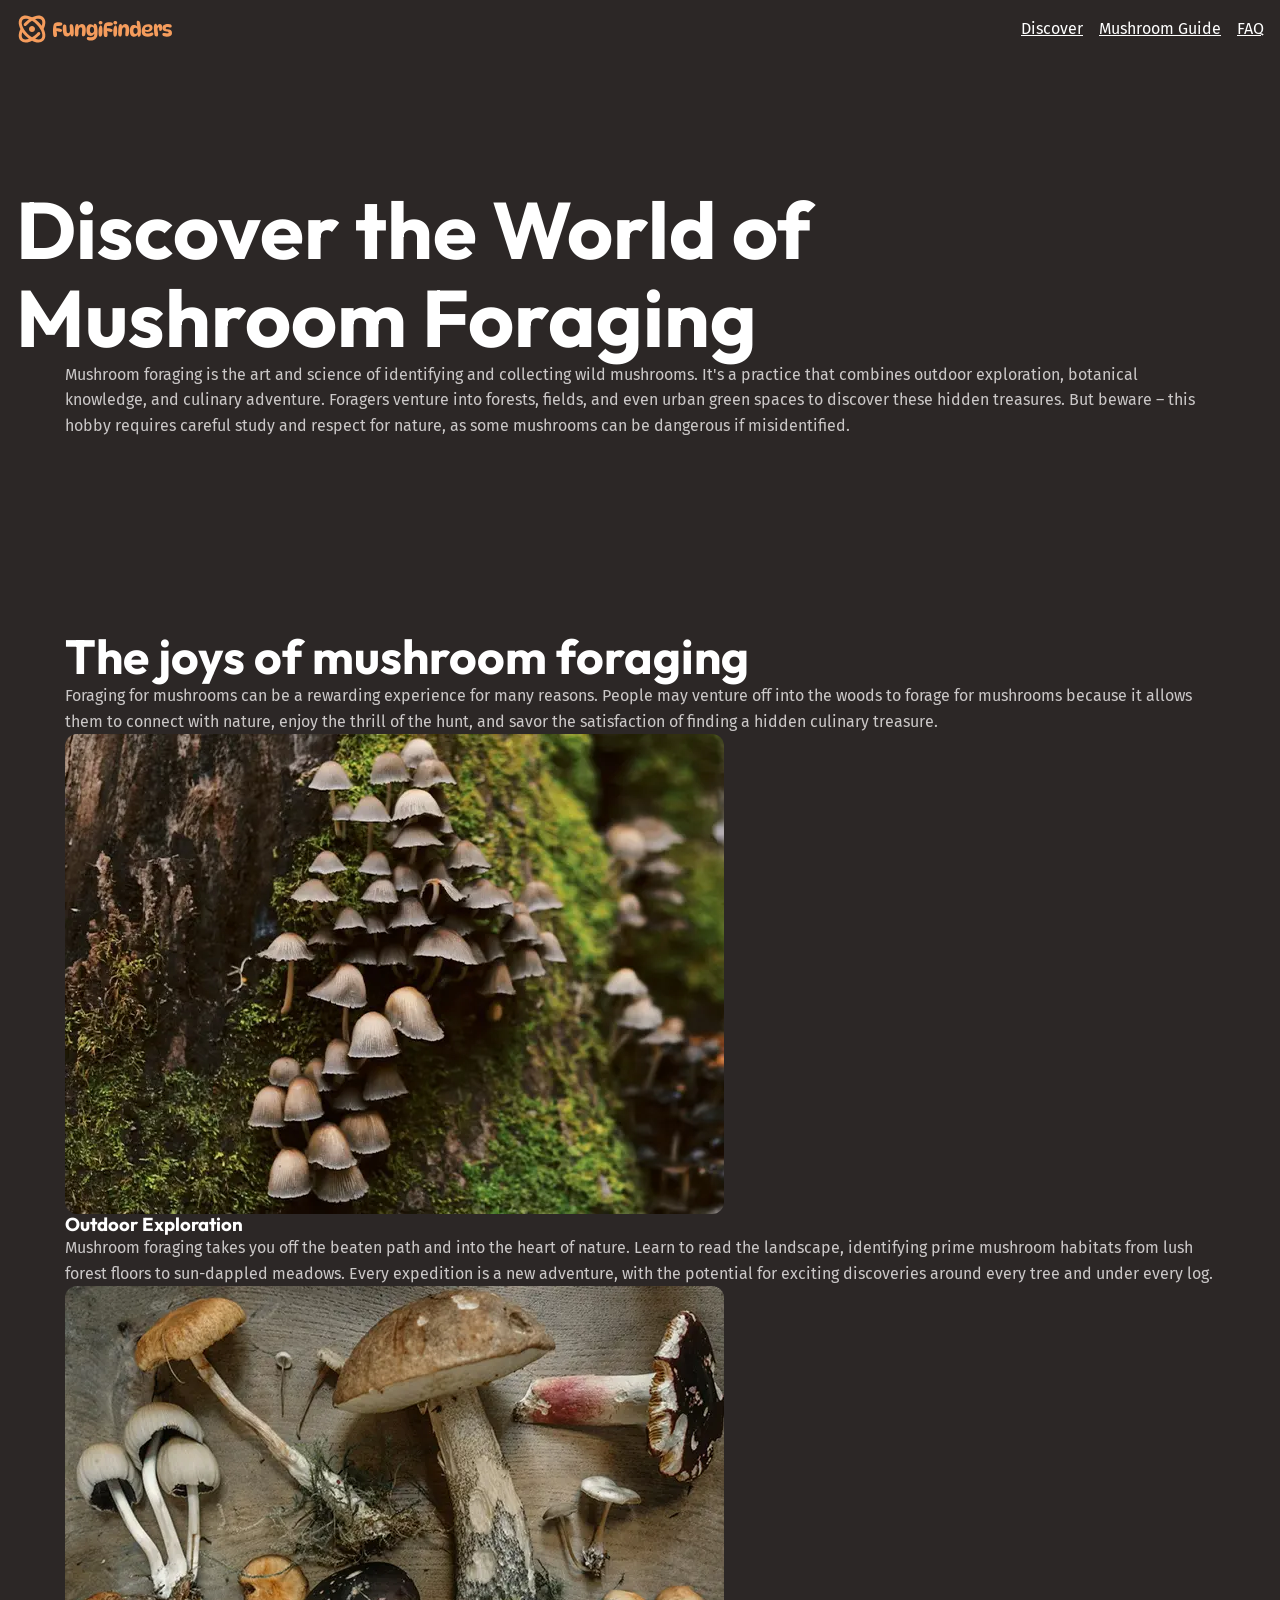
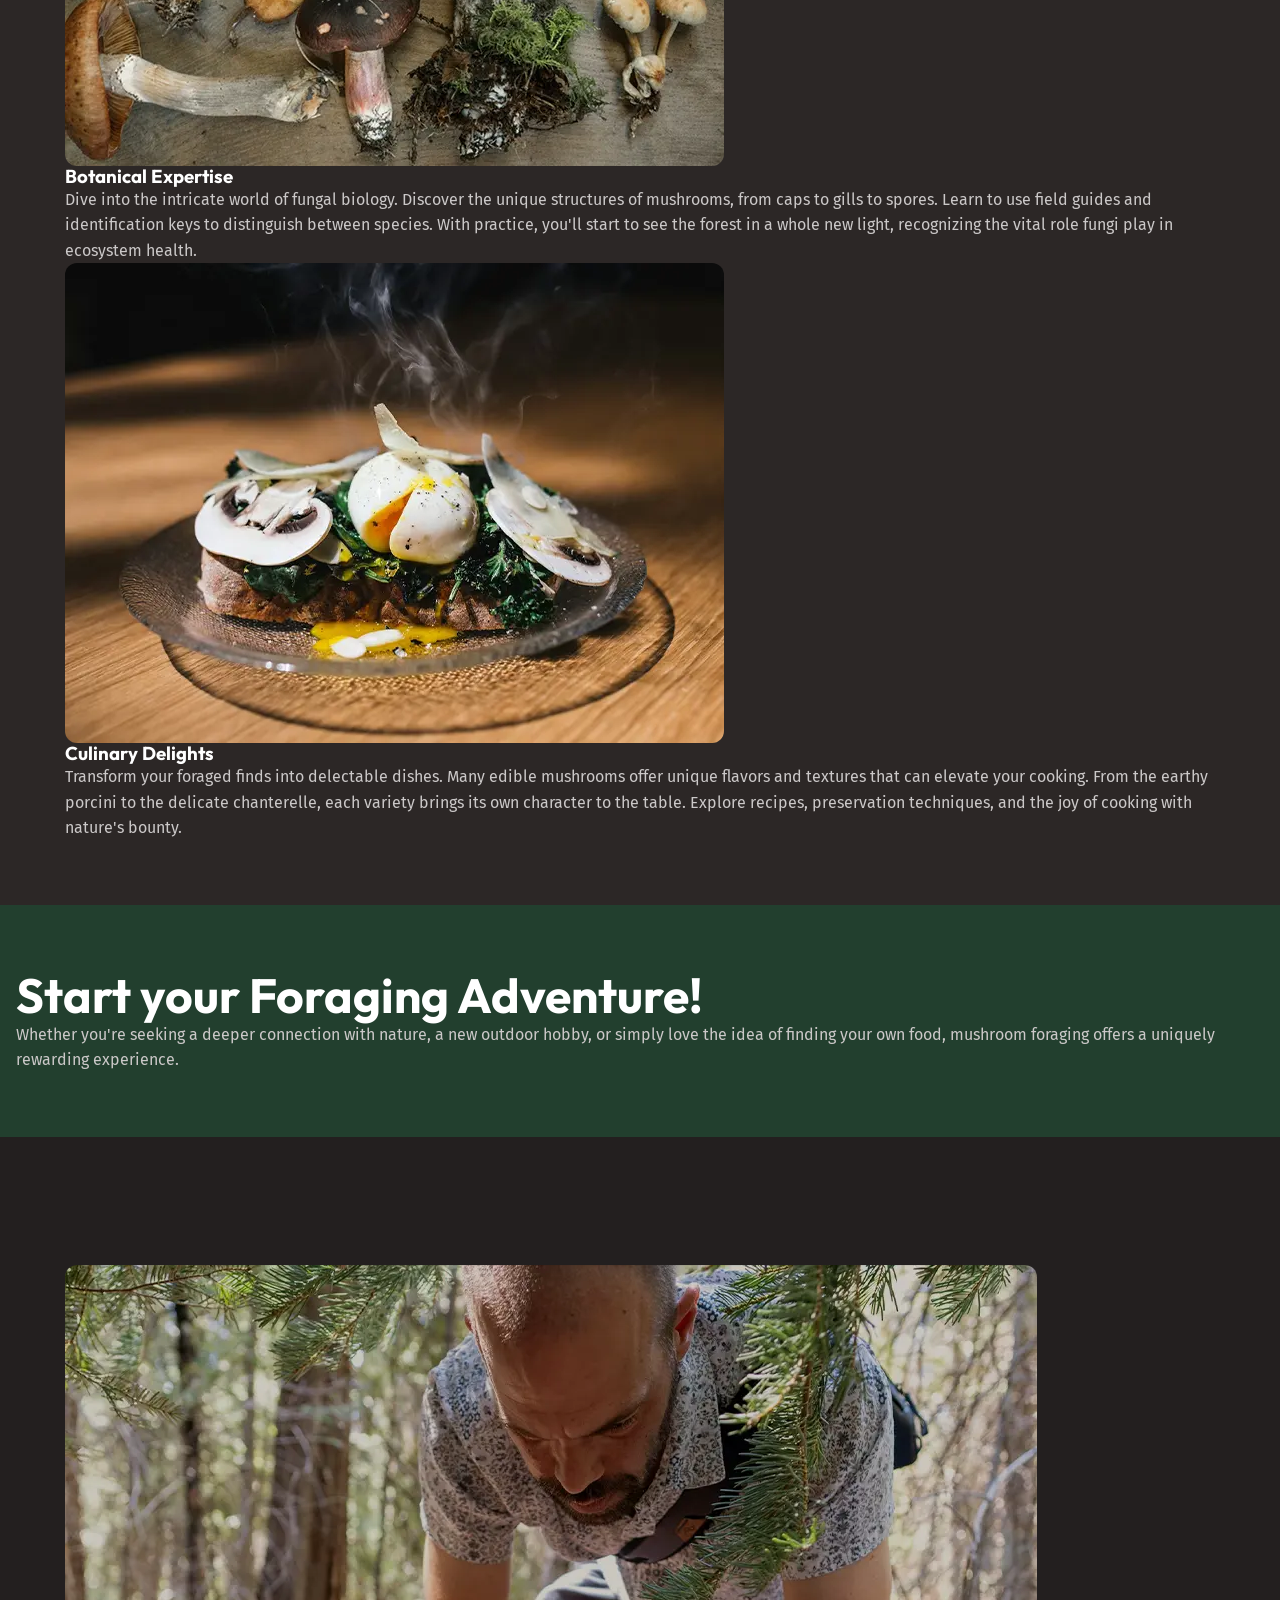
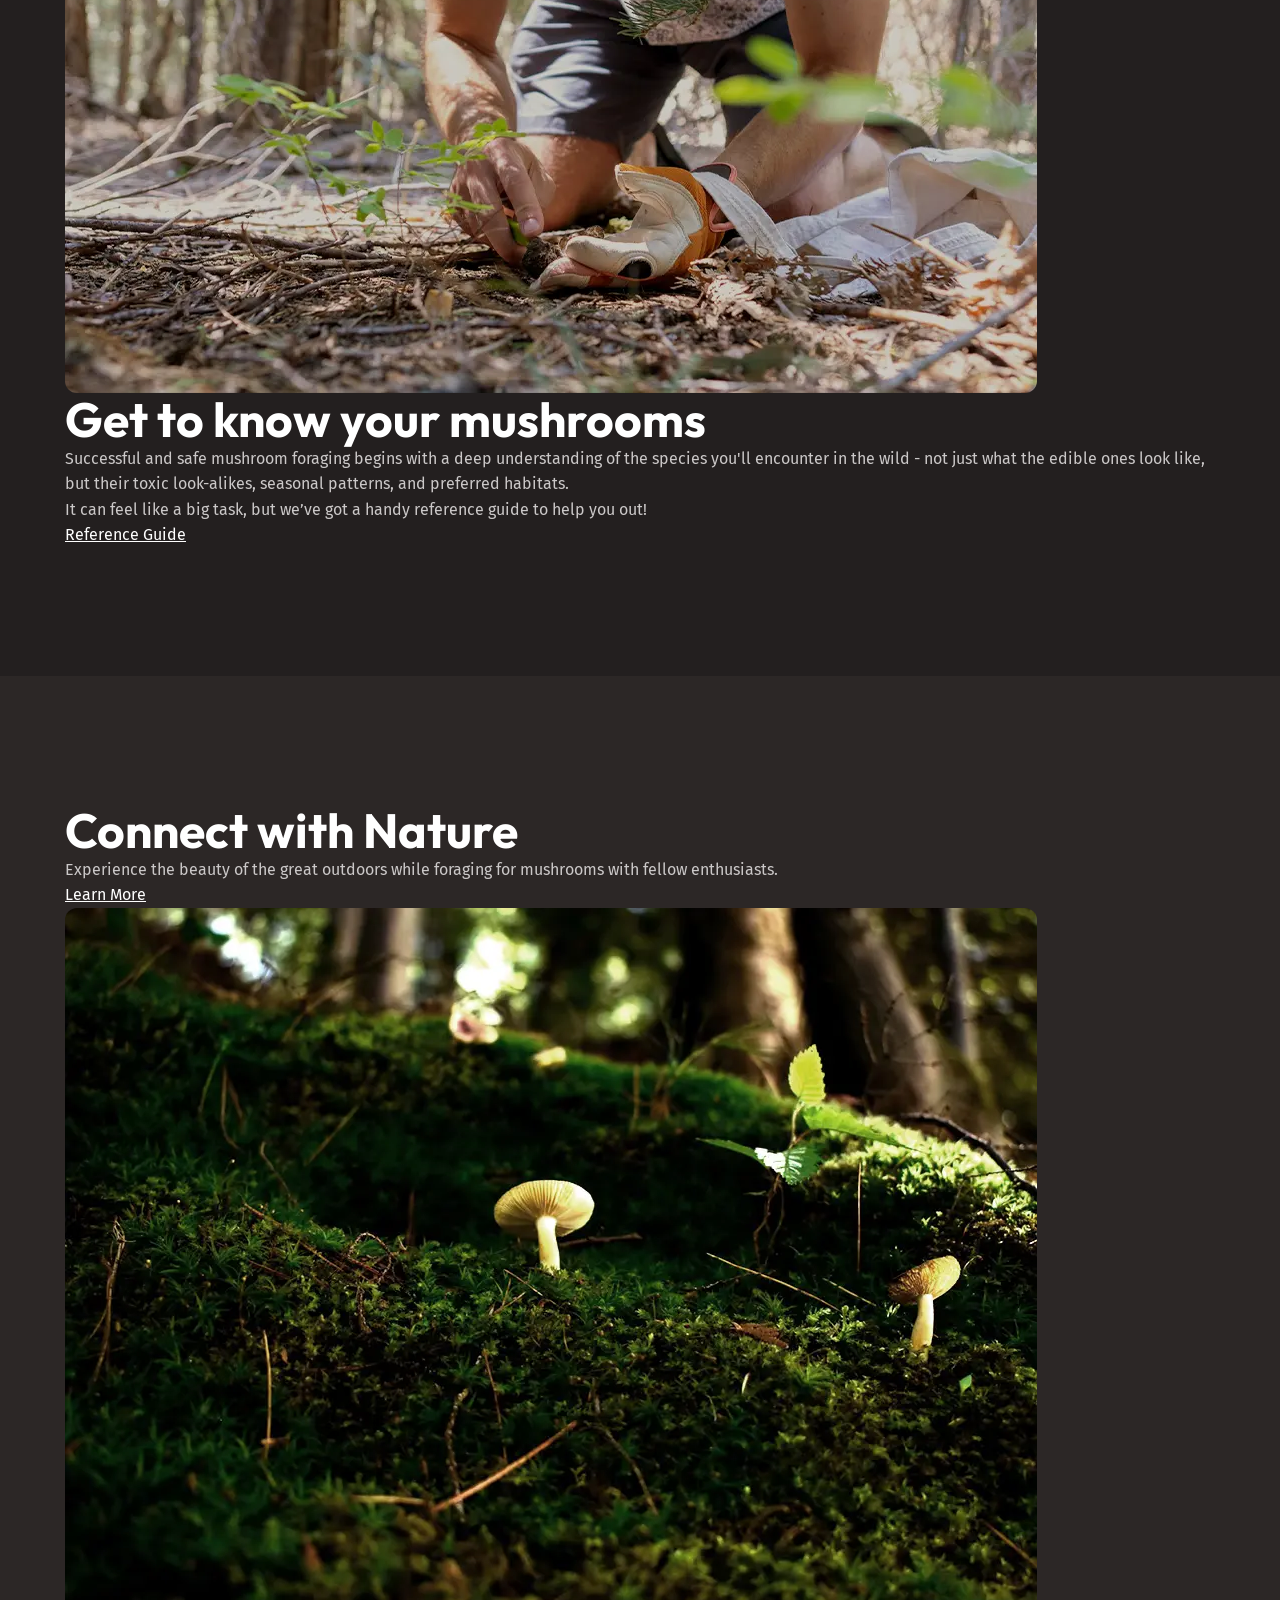
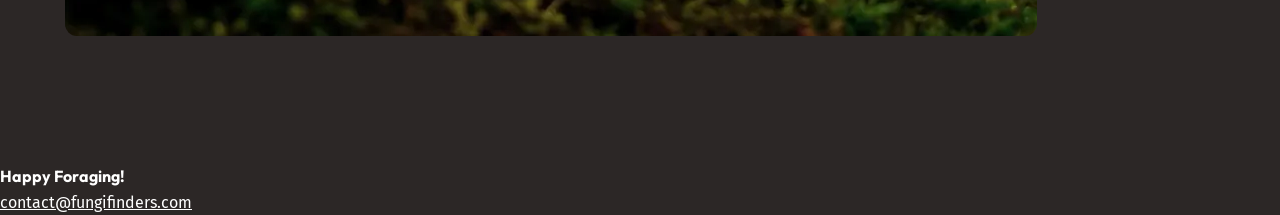
==== index.html @ 7625cb06 "adding component layer" ====
<!doctype html>
<html lang="en">
  <head>
    <meta charset="UTF-8" />
    <meta name="viewport" content="width=device-width, initial-scale=1.0" />
    <title>Fungi Finders</title>
    <link rel="stylesheet" href="/style.css" />

    <link rel="preconnect" href="https://fonts.googleapis.com" />
    <link rel="preconnect" href="https://fonts.gstatic.com" crossorigin />
    <link
      href="https://fonts.googleapis.com/css2?family=Fira+Sans:wght@400;700&family=Outfit:wght@100..900&display=swap"
      rel="stylesheet"
    />
  </head>
  <body>
    <header class="site-header">
      <div class="wrapper" data-width="wide">
        <div class="site-header__inner">
          <img src="./assets/fungi-finders.svg" alt="" />
          <nav class="primary-navigation">
            <ul>
              <li><a href="/">Discover</a></li>
              <li><a href="/">Mushroom Guide</a></li>
              <li><a href="/">FAQ</a></li>
            </ul>
          </nav>
        </div>
      </div>
    </header>

    <main>
      <section class="hero section">
        <div class="wrapper" data-width="wide">
          <h1>Discover the World of Mushroom Foraging</h1>
        </div>
        <div class="wrapper" data-width="narrow">
          <p>
            Mushroom foraging is the art and science of identifying and
            collecting wild mushrooms. It's a practice that combines outdoor
            exploration, botanical knowledge, and culinary adventure. Foragers
            venture into forests, fields, and even urban green spaces to
            discover these hidden treasures. But beware – this hobby requires
            careful study and respect for nature, as some mushrooms can be
            dangerous if misidentified.
          </p>
        </div>
      </section>

      <section class="section" data-padding="compact">
        <div class="wrapper" data-width="narrow">
          <h2 class="section-title">The joys of mushroom foraging</h2>
          <p>
            Foraging for mushrooms can be a rewarding experience for many
            reasons. People may venture off into the woods to forage for
            mushrooms because it allows them to connect with nature, enjoy the
            thrill of the hunt, and savor the satisfaction of finding a hidden
            culinary treasure.
          </p>
          <!-- Three Columns -->
          <div>
            <div class="card">
              <img
                src="/assets/outdoor-exploration.webp"
                alt="Tighly grouped brown mushrooms growing up the side of a mossy tree trunk"
              />
              <h3>Outdoor Exploration</h3>
              <p>
                Mushroom foraging takes you off the beaten path and into the
                heart of nature. Learn to read the landscape, identifying prime
                mushroom habitats from lush forest floors to sun-dappled
                meadows. Every expedition is a new adventure, with the potential
                for exciting discoveries around every tree and under every log.
              </p>
            </div>
            <div class="card">
              <img
                src="/assets/botanical-expertise.webp"
                alt="Various harvested wild mushrooms on a table"
              />
              <h3>Botanical Expertise</h3>
              <p>
                Dive into the intricate world of fungal biology. Discover the
                unique structures of mushrooms, from caps to gills to spores.
                Learn to use field guides and identification keys to distinguish
                between species. With practice, you'll start to see the forest
                in a whole new light, recognizing the vital role fungi play in
                ecosystem health.
              </p>
            </div>
            <div class="card">
              <img
                src="/assets/culinary-delight.webp"
                alt="A freshly cooked plate of food, still steaming, with several mushroom slices on it"
              />
              <h3>Culinary Delights</h3>
              <p>
                Transform your foraged finds into delectable dishes. Many edible
                mushrooms offer unique flavors and textures that can elevate
                your cooking. From the earthy porcini to the delicate
                chanterelle, each variety brings its own character to the table.
                Explore recipes, preservation techniques, and the joy of cooking
                with nature's bounty.
              </p>
            </div>
          </div>
        </div>
      </section>

      <section class="section background-accent" data-padding="compact">
        <div class="wrapper" data-width="wide">
          <h2 class="section-title">
            Start your <span> Foraging Adventure!</span>
          </h2>
          <p>
            Whether you're seeking a deeper connection with nature, a new
            outdoor hobby, or simply love the idea of finding your own food,
            mushroom foraging offers a uniquely rewarding experience.
          </p>
        </div>
      </section>

      <section class="section background-extra-dark">
        <!-- Two columns -->
        <div class="wrapper">
          <div>
            <div>
              <img
                src="/assets/get-to-know.webp"
                alt="A man on his hands and knees carefully digging a mushroom out of the forest floor"
              />
            </div>
            <div>
              <h2 class="section-title">Get to know your mushrooms</h2>
              <p>
                Successful and safe mushroom foraging begins with a deep
                understanding of the species you'll encounter in the wild - not
                just what the edible ones look like, but their toxic
                look-alikes, seasonal patterns, and preferred habitats.
              </p>
              <p>
                It can feel like a big task, but we’ve got a handy reference
                guide to help you out!
              </p>
              <a class="button" href=""
                >Reference Guide
                <span class="visually-hidden"
                  >Get to know your mushrooms by using our handy</span
                ></a
              >
            </div>
          </div>
        </div>
      </section>

      <section class="section">
        <!-- Two columns -->
        <div class="wrapper">
          <div>
            <div>
              <h2 class="section-title">Connect with Nature</h2>
              <p>
                Experience the beauty of the great outdoors while foraging for
                mushrooms with fellow enthusiasts.
              </p>
              <a class="button" href=""
                >Learn More
                <span class="visually-hidden"
                  >about mushrooms with our handy mushroom guide</span
                ></a
              >
            </div>
            <div>
              <img
                src="/assets/nature.webp"
                alt="A few small yellowish mushrooms growing on a mossy forest floor"
              />
            </div>
          </div>
        </div>
      </section>
    </main>

    <footer class="site-footer">
      <h4>Happy Foraging!</h4>
      <a href="mailto:contact@fungifinders.com">contact@fungifinders.com</a>
    </footer>
  </body>
</html>
---- style.css ----
@layer reset {
  *,
  *::before,
  *::after {
    box-sizing: border-box;
  }

  /* https://kilianvalkhof.com/2022/css-html/your-css-reset-needs-text-size-adjust-probably/ */
  html {
    -moz-text-size-adjust: none;
    -webkit-text-size-adjust: none;
    text-size-adjust: none;
  }

  body,
  h1,
  h2,
  h3,
  h4,
  p,
  figure,
  blockquote,
  dl,
  dd {
    margin: 0;
  }

  /* https://www.scottohara.me/blog/2019/01/12/lists-and-safari.html */
  [role="list"] {
    list-style: none;
    margin: 0;
    padding: 0;
  }
  li {
    list-style: none;
    margin: 0;
    padding: 0;
  }

  body {
    min-block-size: 100vh;
    line-height: 1.6;
  }

  h1,
  h2,
  h3,
  button,
  input,
  label {
    line-height: 1.1;
  }

  h1,
  h2,
  h3,
  h4 {
    text-wrap: balance;
  }

  p,
  li {
    text-wrap: pretty;
  }

  img,
  picture {
    max-inline-size: 100%;
    display: block;
  }

  input,
  button,
  textarea,
  select {
    font: inherit;
  }
}

@layer base {
  :root {
    /* this is a primitive layer */
    --clr-white: hsl(0, 0%, 100%);
    --clr-gray-100: hsl(0, 2%, 79%);
    --clr-brand-400: hsl(25, 88%, 75%);
    --clr-brand-500: hsl(25, 88%, 66%);
    --clr-green-400: hsl(143, 19%, 49%);
    --clr-green-500: hsl(143, 38%, 37%);
    --clr-green-600: hsl(145, 29%, 19%);
    --clr-brown-500: hsl(10, 5%, 25%);
    --clr-brown-600: hsl(9, 7%, 21%);
    --clr-brown-700: hsl(9, 8%, 16%);
    --clr-brown-800: hsl(0, 6%, 15%);
    --clr-brown-900: hsl(0, 6%, 13%);

    --clr-orange-500: hsl(28, 43%, 28%);
    --clr-red-500: hsl(359, 34%, 24%);
    --clr-teal-500: hsl(186, 42%, 25%);

    --ff-heading: "Outfit", sans-serif;
    --ff-body: "Fira Sans", sans-serif;

    --fs-300: 0.875rem;
    --fs-400: 1rem;
    --fs-500: 1.125rem;
    --fs-600: 1.25rem;
    --fs-700: 1.5rem;
    --fs-800: 2rem;
    --fs-900: 3.75rem;
    --fs-1000: 3.75rem;

    @media (width > 760px) {
      --fs-300: 0.875rem;
      --fs-400: 1rem;
      --fs-500: 1.25rem;
      --fs-600: 1.5rem;
      --fs-700: 2rem;
      --fs-800: 3rem;
      --fs-900: 5rem;
      --fs-1000: 7.5rem;
    }
  }

  :root {
    /* This is a semantic layer */
    --text-main: var(--clr-gray-100);
    --text-high-contrast: var(--clr-white);
    --text-brand: var(--clr-brand-500);
    --text-brand-light: var(--clr-brand-400);

    --background-accent-light: var(--clr-green-400);
    --background-accent-main: var(--clr-green-500);
    --background-accent-dark: var(--clr-green-600);

    --background-extra-light: var(--clr-brown-500);
    --background-light: var(--clr-brown-600);
    --background-main: var(--clr-brown-700);
    --background-dark: var(--clr-brown-800);
    --background-extra-dark: var(--clr-brown-900);
  }

  :root {
    --font-size-heading-sm: var(--fs-700);
    --font-size-heading-regular: var(--fs-800);
    --font-size-heading-lg: var(--fs-900);
    --font-size-heading-xl: var(--fs-1000);

    --font-size-sm: var(--fs-300);
    --font-size-regular: var(--fs-400);
    --font-size-md: var(--fs-500);
    --font-size-lg: var(--fs-600);
  }
  :root {
    --border-radius-1: 0.25rem;
    --border-radius-2: 0.5rem;
    --border-radius-3: 0.75rem;
  }

  html {
    font-family: var(--ff-body);
    line-height: 1.6;
  }

  body {
    font-size: var(var(--font-size-heading-regular));
    color: var(--text-main);
    background-color: var(--background-main);
  }

  h1,
  h2,
  h3,
  h4 {
    font-family: var(--ff-heading);
    color: var(--text-high-contrast);
  }

  h1 {
    font-size: var(--font-size-heading-lg);
  }

  a {
    color: var(--text-high-contrast);
  }
  a:hover,
  a:focus-visible {
    color: var(--text-brand-light);
  }

  img {
    border-radius: var(--border-radius-3);
  }
}

@layer layout {
  .section {
    padding-block: 3.75rem;

    @media (width > 760px) {
      padding-block: 8rem;
    }
    &[data-padding="compact"] {
      padding-block: 4rem;
    }
  }

  .wrapper {
    max-width: 1150px;
    margin-inline: auto;
    padding-inline: 1rem;

    box-sizing: content-box;

    &[data-width="wide"] {
      max-width: 720;
    }

    &[data-width="wide"] {
      max-width: 1330px;
    }
  }
}

@layer component {
  .site-header__inner {
    display: flex;
    justify-content: space-between;
    gap: 0.5rem 1rem;
    flex-wrap: wrap;
  }
  .primary-navigation {
    ul {
      display: flex;
      gap: 0.5rem 1rem;
      flex-wrap: wrap;
    }
  }
}

@layer utilities {
  .text-center {
    text-align: center;
  }
  .text-brand {
    color: var(--text-brand);
  }
  .text-high-contrast {
    color: var(--text-high-contrast);
  }

  .section-title {
    font-size: var(--font-size-heading-regular);
  }

  .background-base {
    background-color: var(--background-base);
  }
  .background-light {
    background-color: var(--background-light);
  }
  .background-extra-light {
    background-color: var(--background-extra-light);
  }
  .background-dark {
    background-color: var(--background-dark);
  }
  .background-extra-dark {
    background-color: var(--background-extra-dark);
  }

  .background-accent {
    background-color: var(--background-accent-dark);
  }

  .font-size-sm {
    font-size: var(--font-size-sm);
  }
  .font-size-regular {
    font-size: var(--font-size-regular);
  }
  .font-size-md {
    font-size: var(--font-size-md);
  }
  .font-size-lg {
    font-size: var(--font-size-lg);
  }

  .visually-hidden {
    clip: rect(0 0 0 0);
    clip-path: inset(50%);
    height: 1px;
    overflow: hidden;
    position: absolute;
    white-space: nowrap;
    width: 1px;
  }
}
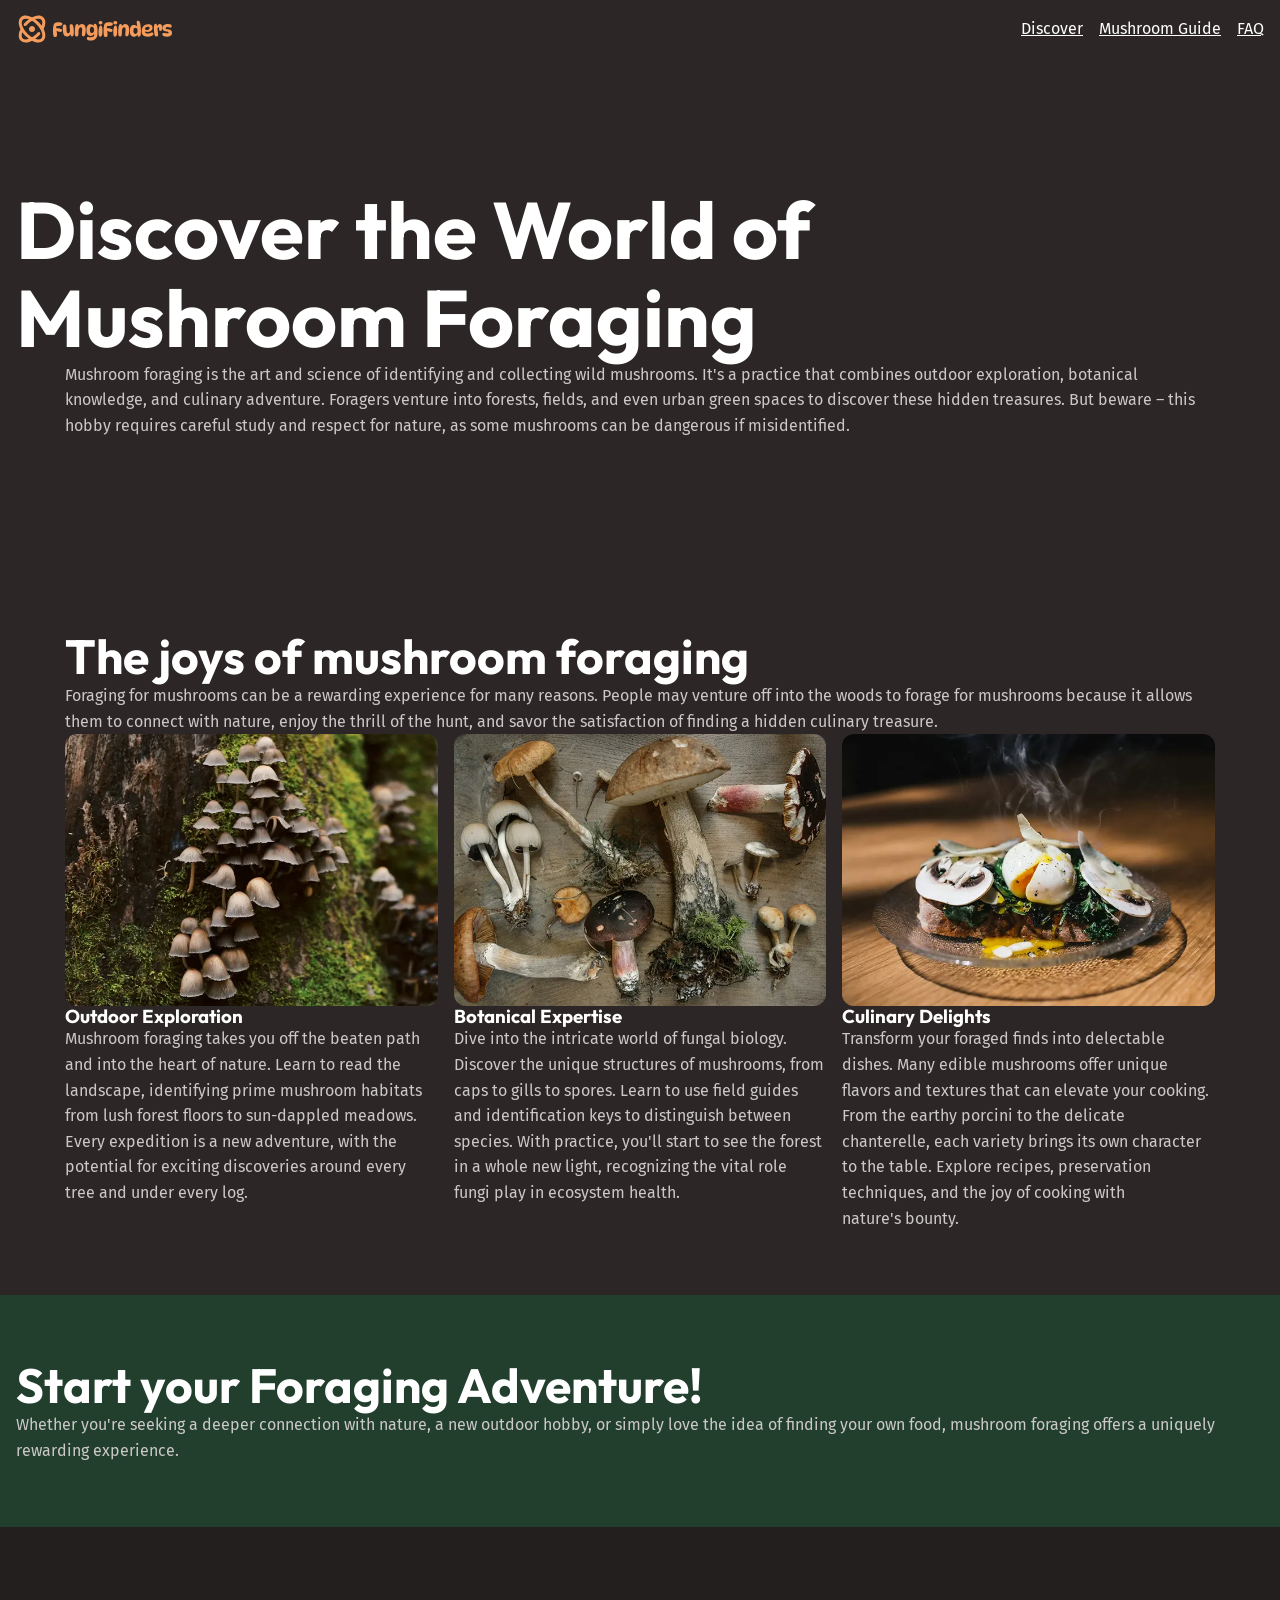
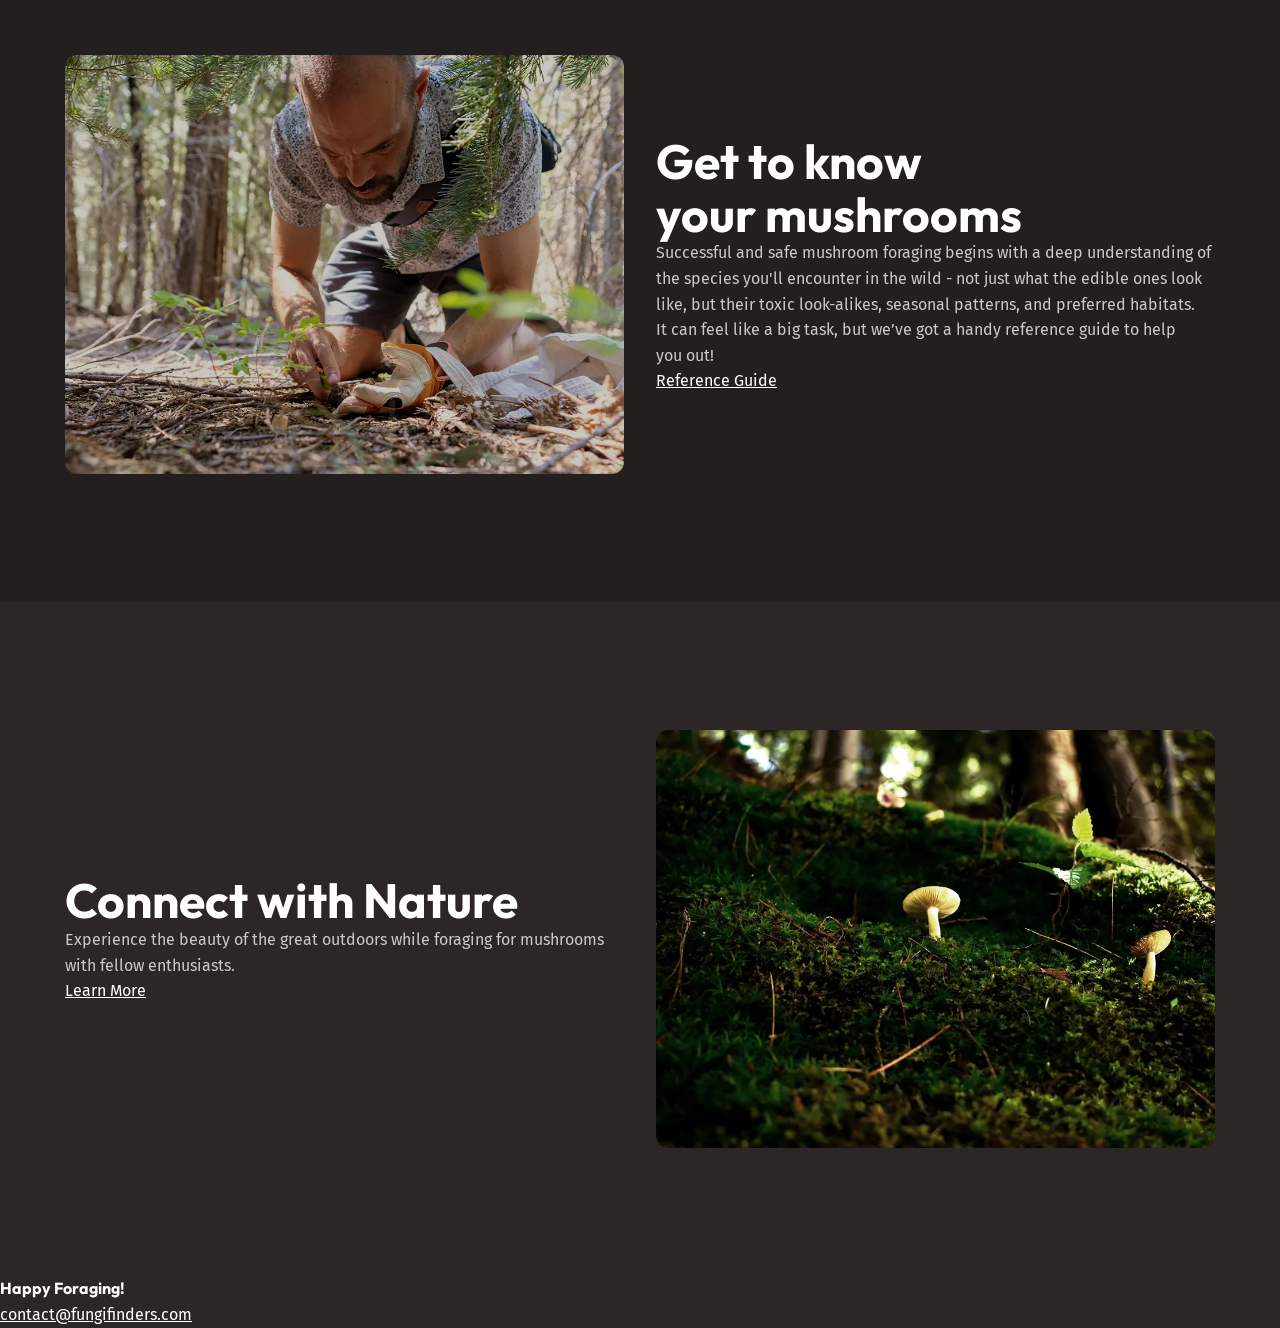
==== commit f058bf45: "adding grid layout" ====
--- a/index.html
+++ b/index.html
@@ -58,7 +58,7 @@
             culinary treasure.
           </p>
           <!-- Three Columns -->
-          <div>
+          <div class="equals-columns">
             <div class="card">
               <img
                 src="/assets/outdoor-exploration.webp"
@@ -123,7 +123,11 @@
       <section class="section background-extra-dark">
         <!-- Two columns -->
         <div class="wrapper">
-          <div>
+          <div
+            class="equals-columns"
+            data-gap="large"
+            data-vertical-aligment="centerd"
+          >
             <div>
               <img
                 src="/assets/get-to-know.webp"
@@ -156,7 +160,11 @@
       <section class="section">
         <!-- Two columns -->
         <div class="wrapper">
-          <div>
+          <div
+            class="equals-columns"
+            data-gap="large"
+            data-vertical-aligment="centerd"
+          >
             <div>
               <h2 class="section-title">Connect with Nature</h2>
               <p>
--- a/style.css
+++ b/style.css
@@ -193,6 +193,29 @@
 }
 
 @layer layout {
+  .equals-columns {
+    display: grid;
+    gap: var(--equal-gap, 1rem);
+    align-items: var(--column-layout-alignment, start);
+
+    &[data-gap="large"] {
+      gap: 2rem;
+    }
+
+    &[data-vertical-aligment="centerd"] {
+      align-items: center;
+    }
+
+    &[data-vertical-aligment="bottom"] {
+      align-items: end;
+    }
+
+    @media (width > 760px) {
+      grid-auto-flow: column;
+      grid-auto-columns: 1fr;
+    }
+  }
+
   .section {
     padding-block: 3.75rem;
 
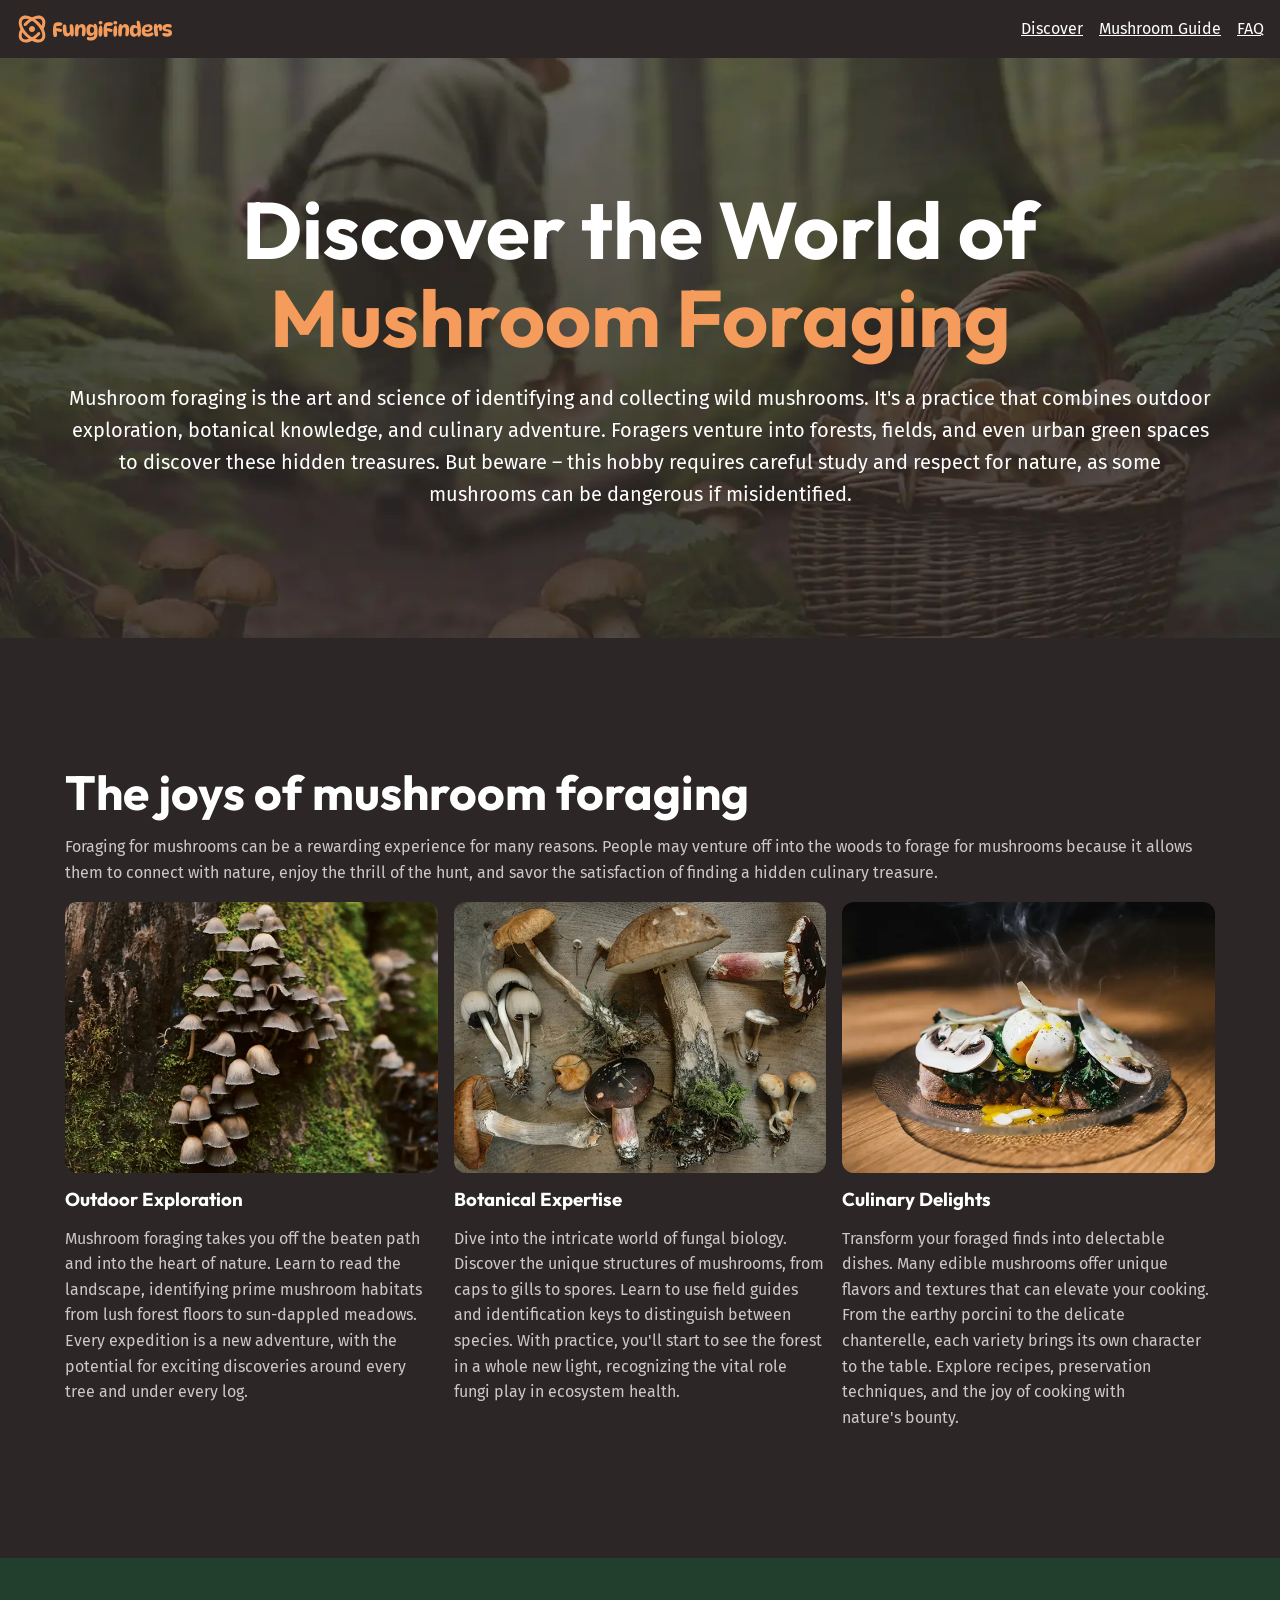
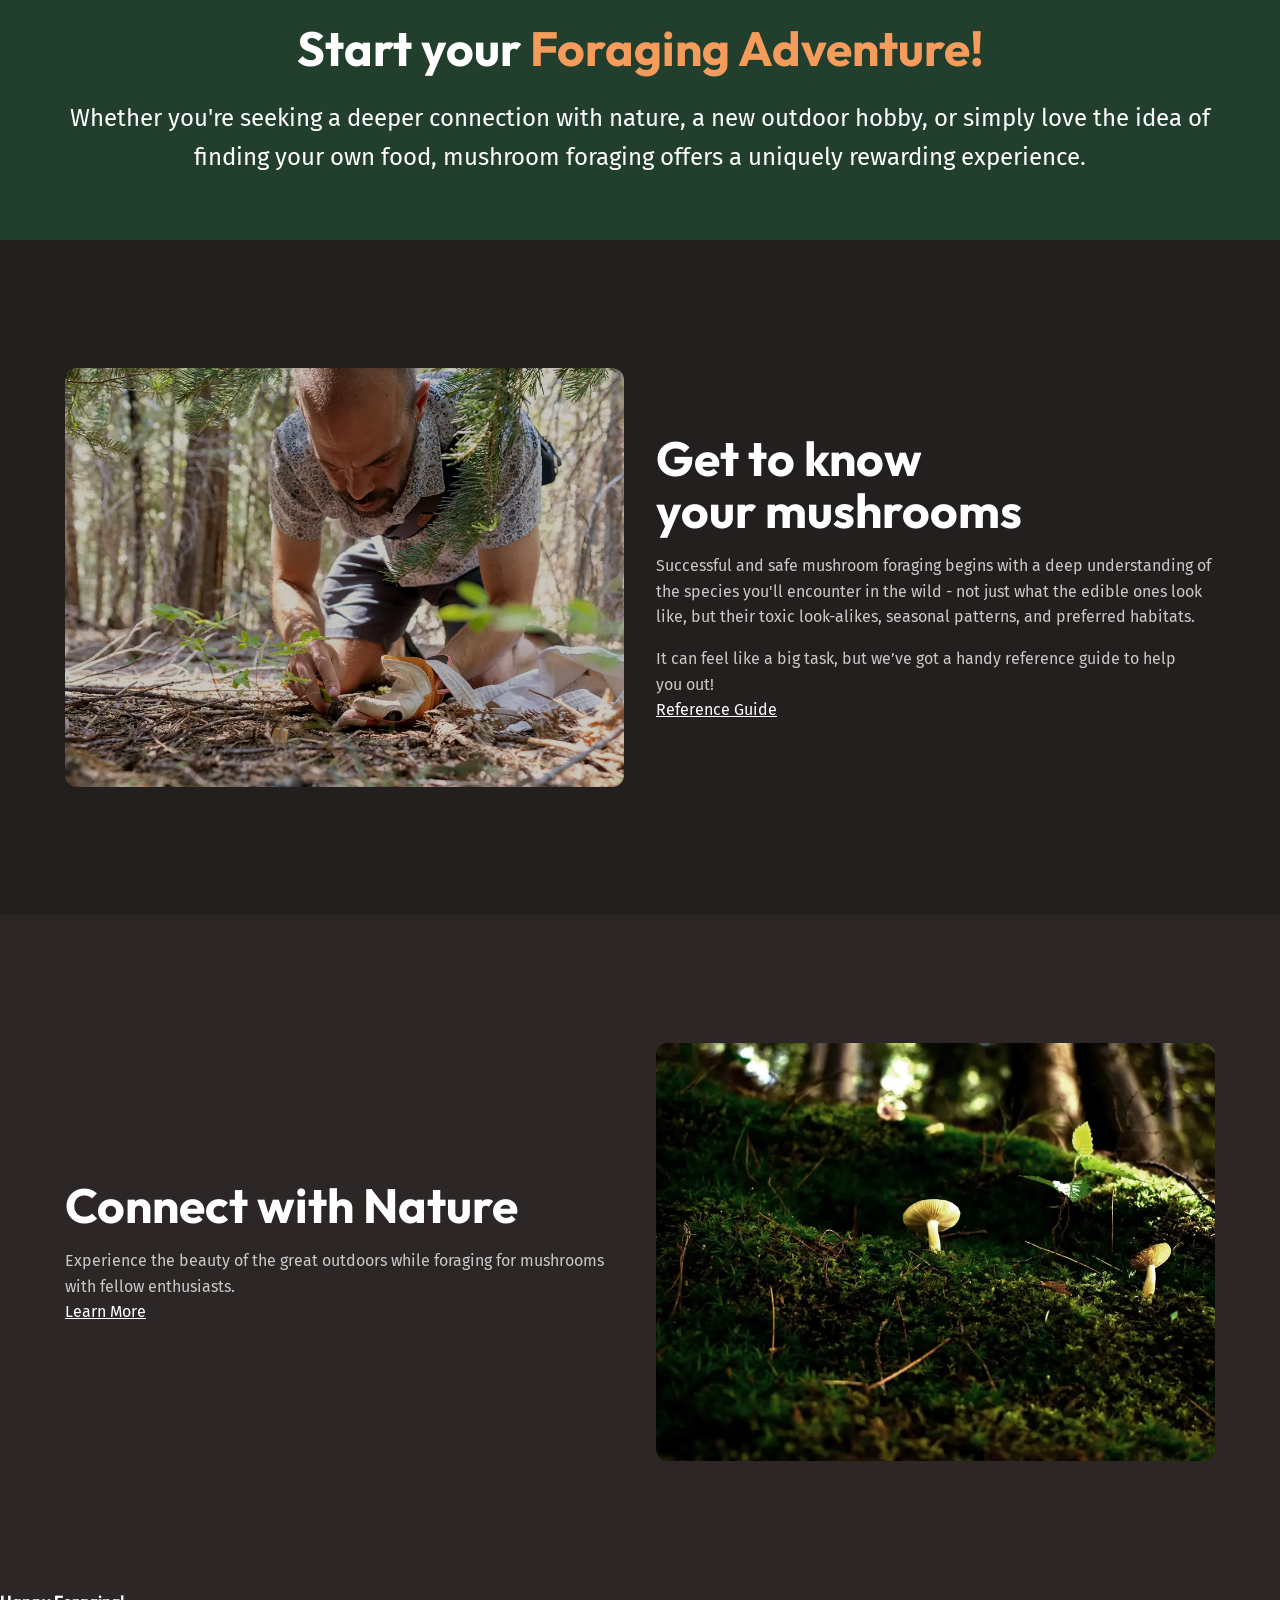
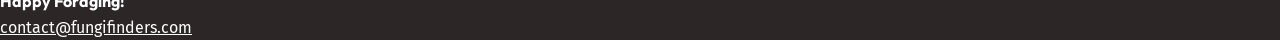
==== commit 658a80ba: "styling the hero section" ====
--- a/index.html
+++ b/index.html
@@ -30,9 +30,12 @@
     </header>
 
     <main>
-      <section class="hero section">
+      <section class="hero section flow">
         <div class="wrapper" data-width="wide">
-          <h1>Discover the World of Mushroom Foraging</h1>
+          <h1>
+            Discover the World of
+            <span class="text-brand">Mushroom Foraging</span>
+          </h1>
         </div>
         <div class="wrapper" data-width="narrow">
           <p>
@@ -47,19 +50,21 @@
         </div>
       </section>
 
-      <section class="section" data-padding="compact">
-        <div class="wrapper" data-width="narrow">
-          <h2 class="section-title">The joys of mushroom foraging</h2>
-          <p>
-            Foraging for mushrooms can be a rewarding experience for many
-            reasons. People may venture off into the woods to forage for
-            mushrooms because it allows them to connect with nature, enjoy the
-            thrill of the hunt, and savor the satisfaction of finding a hidden
-            culinary treasure.
-          </p>
+      <section class="section">
+        <div class="wrapper flow">
+          <div class="flow">
+            <h2 class="section-title">The joys of mushroom foraging</h2>
+            <p>
+              Foraging for mushrooms can be a rewarding experience for many
+              reasons. People may venture off into the woods to forage for
+              mushrooms because it allows them to connect with nature, enjoy the
+              thrill of the hunt, and savor the satisfaction of finding a hidden
+              culinary treasure.
+            </p>
+          </div>
           <!-- Three Columns -->
           <div class="equals-columns">
-            <div class="card">
+            <div class="card grid-flow">
               <img
                 src="/assets/outdoor-exploration.webp"
                 alt="Tighly grouped brown mushrooms growing up the side of a mossy tree trunk"
@@ -73,7 +78,7 @@
                 for exciting discoveries around every tree and under every log.
               </p>
             </div>
-            <div class="card">
+            <div class="card grid-flow">
               <img
                 src="/assets/botanical-expertise.webp"
                 alt="Various harvested wild mushrooms on a table"
@@ -88,7 +93,7 @@
                 ecosystem health.
               </p>
             </div>
-            <div class="card">
+            <div class="card grid-flow">
               <img
                 src="/assets/culinary-delight.webp"
                 alt="A freshly cooked plate of food, still steaming, with several mushroom slices on it"
@@ -107,16 +112,21 @@
         </div>
       </section>
 
-      <section class="section background-accent" data-padding="compact">
-        <div class="wrapper" data-width="wide">
-          <h2 class="section-title">
-            Start your <span> Foraging Adventure!</span>
-          </h2>
-          <p>
-            Whether you're seeking a deeper connection with nature, a new
-            outdoor hobby, or simply love the idea of finding your own food,
-            mushroom foraging offers a uniquely rewarding experience.
-          </p>
+      <section
+        class="section background-accent text-center"
+        data-padding="compact"
+      >
+        <div class="wrapper" data-width="narrow">
+          <div class="flow font-size-lg text-high-contrast">
+            <h2 class="section-title">
+              Start your <span class="text-brand"> Foraging Adventure!</span>
+            </h2>
+            <p>
+              Whether you're seeking a deeper connection with nature, a new
+              outdoor hobby, or simply love the idea of finding your own food,
+              mushroom foraging offers a uniquely rewarding experience.
+            </p>
+          </div>
         </div>
       </section>
 
@@ -134,7 +144,7 @@
                 alt="A man on his hands and knees carefully digging a mushroom out of the forest floor"
               />
             </div>
-            <div>
+            <div class="flow">
               <h2 class="section-title">Get to know your mushrooms</h2>
               <p>
                 Successful and safe mushroom foraging begins with a deep
@@ -165,7 +175,7 @@
             data-gap="large"
             data-vertical-aligment="centerd"
           >
-            <div>
+            <div class="flow">
               <h2 class="section-title">Connect with Nature</h2>
               <p>
                 Experience the beauty of the great outdoors while foraging for
--- a/style.css
+++ b/style.css
@@ -193,6 +193,15 @@
 }
 
 @layer layout {
+  .flow > * + * {
+    margin-block-start: var(--flow-space, 1em);
+  }
+
+  .grid-flow {
+    display: grid;
+    gap: var(--grid-flow-gap, 1rem);
+  }
+
   .equals-columns {
     display: grid;
     gap: var(--equal-gap, 1rem);
@@ -257,6 +266,16 @@
       gap: 0.5rem 1rem;
       flex-wrap: wrap;
     }
+  }
+  .hero {
+    text-align: center;
+    background-image: url(/assets/hero.webp);
+    background-size: cover;
+    font-size: var(--font-size-md);
+    color: var(--text-high-contrast);
+  }
+  .hero > span {
+    display: block;
   }
 }
 
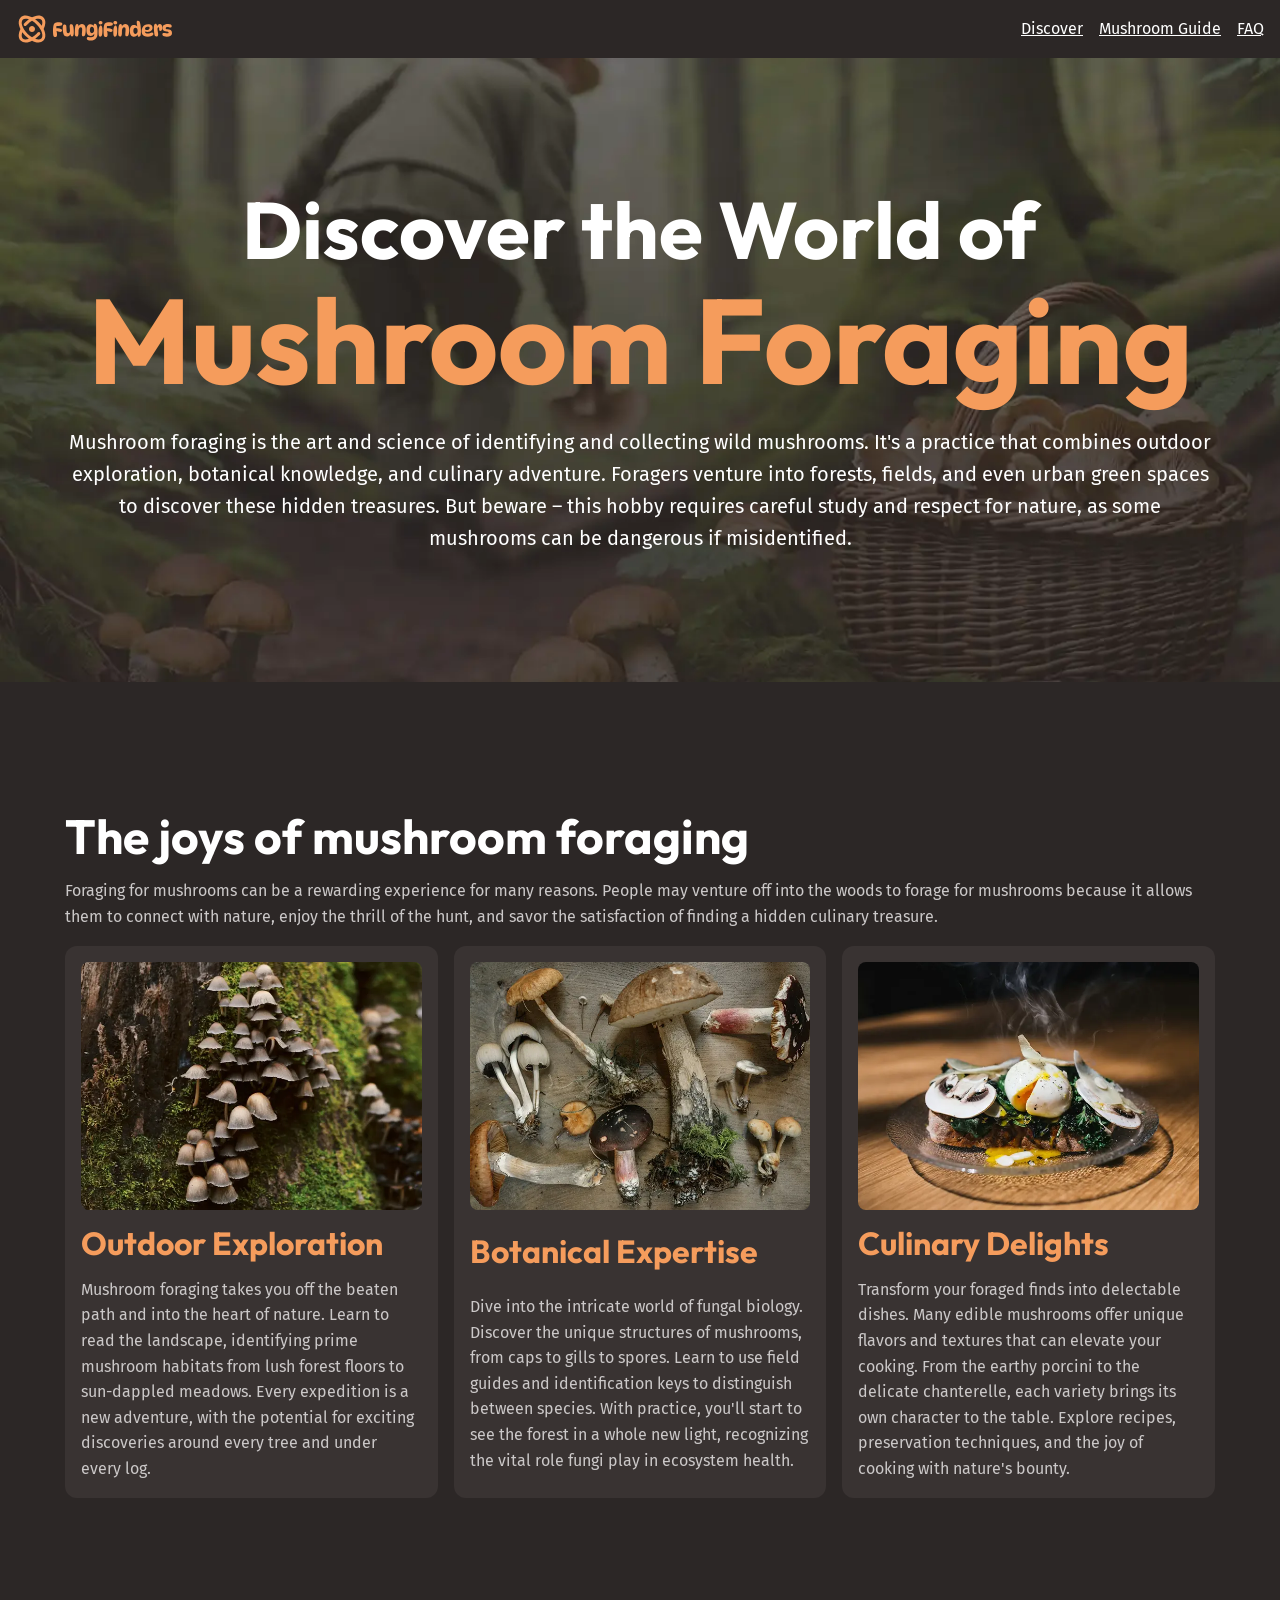
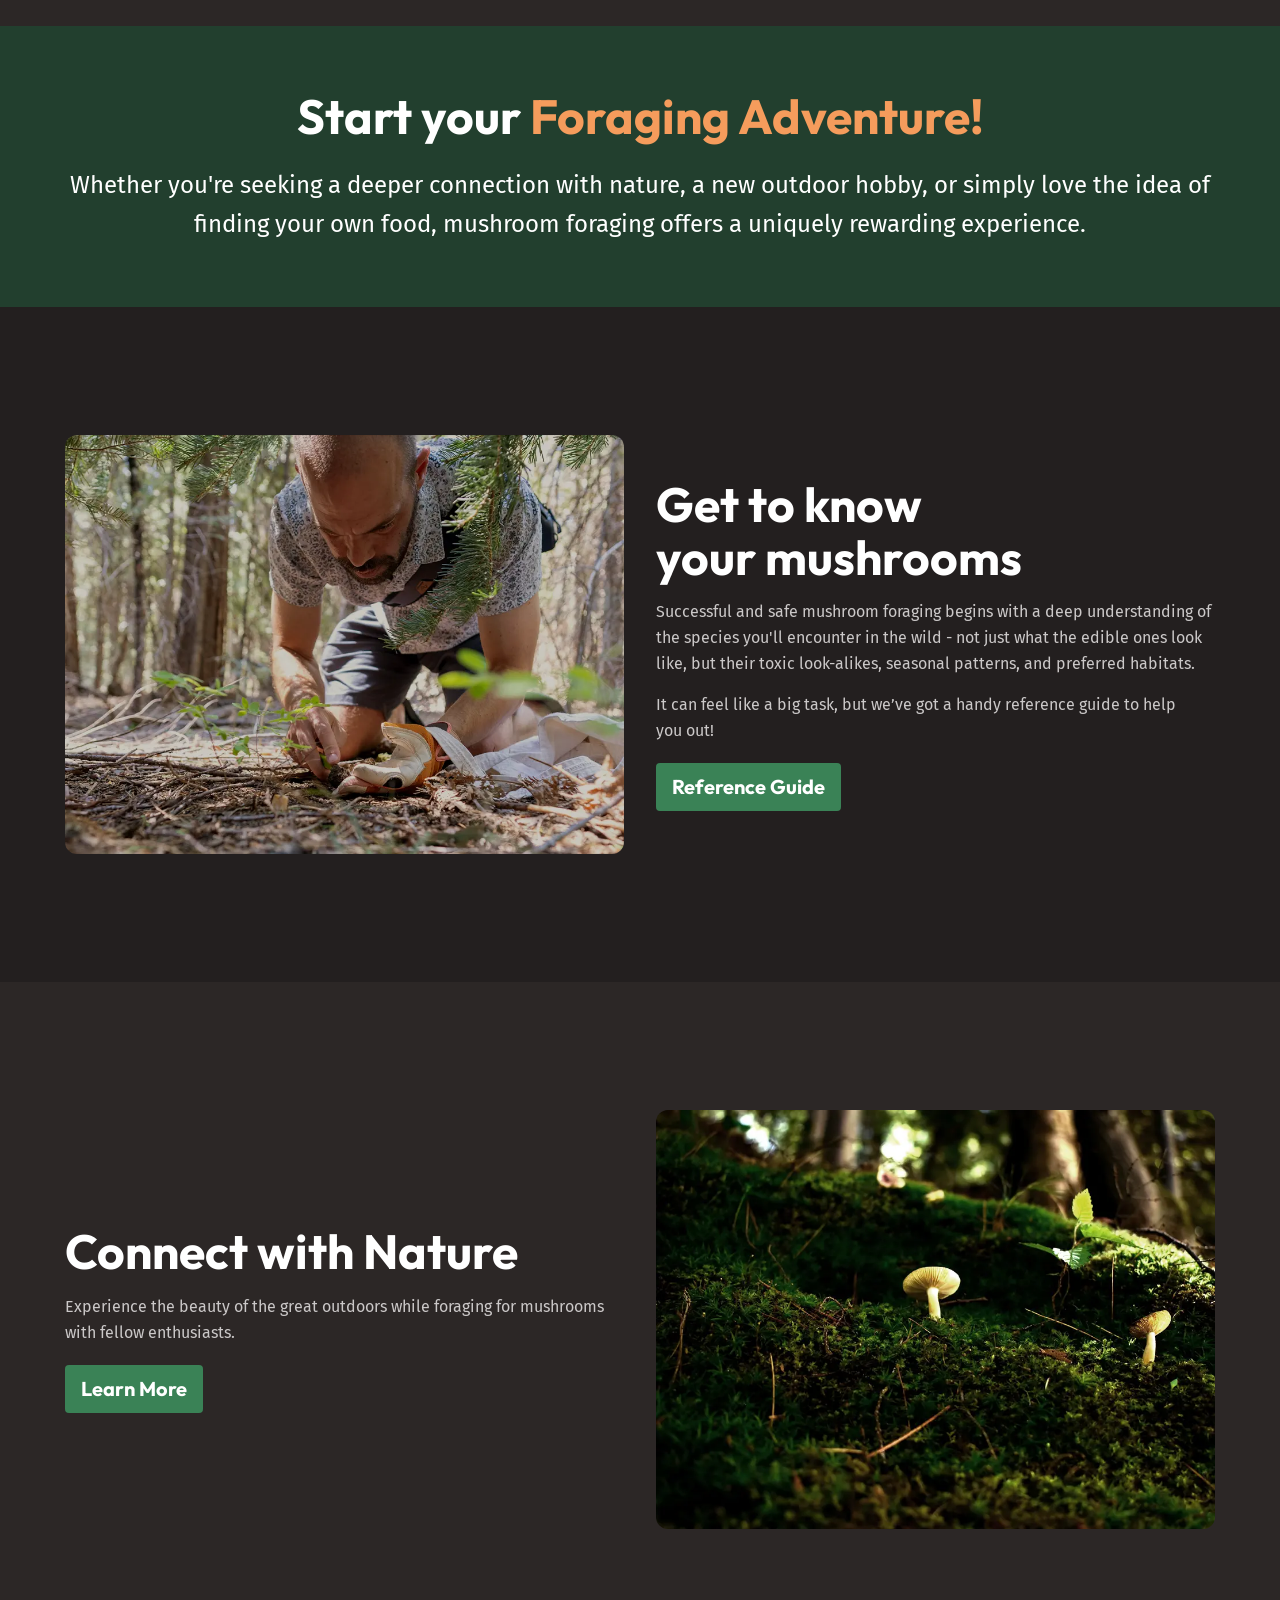
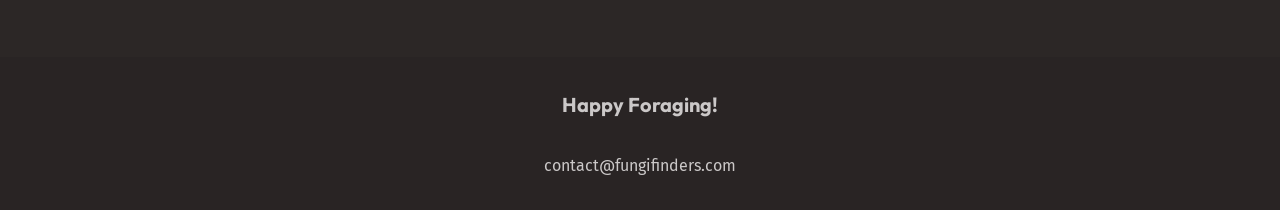
==== commit 6092f2b8: "finish page one" ====
--- a/index.html
+++ b/index.html
@@ -32,7 +32,7 @@
     <main>
       <section class="hero section flow">
         <div class="wrapper" data-width="wide">
-          <h1>
+          <h1 class="hero__title">
             Discover the World of
             <span class="text-brand">Mushroom Foraging</span>
           </h1>
@@ -64,12 +64,12 @@
           </div>
           <!-- Three Columns -->
           <div class="equals-columns">
-            <div class="card grid-flow">
+            <div class="card">
               <img
                 src="/assets/outdoor-exploration.webp"
                 alt="Tighly grouped brown mushrooms growing up the side of a mossy tree trunk"
               />
-              <h3>Outdoor Exploration</h3>
+              <h3 class="card__title">Outdoor Exploration</h3>
               <p>
                 Mushroom foraging takes you off the beaten path and into the
                 heart of nature. Learn to read the landscape, identifying prime
@@ -78,12 +78,12 @@
                 for exciting discoveries around every tree and under every log.
               </p>
             </div>
-            <div class="card grid-flow">
+            <div class="card">
               <img
                 src="/assets/botanical-expertise.webp"
                 alt="Various harvested wild mushrooms on a table"
               />
-              <h3>Botanical Expertise</h3>
+              <h3 class="card__title">Botanical Expertise</h3>
               <p>
                 Dive into the intricate world of fungal biology. Discover the
                 unique structures of mushrooms, from caps to gills to spores.
@@ -93,12 +93,12 @@
                 ecosystem health.
               </p>
             </div>
-            <div class="card grid-flow">
+            <div class="card">
               <img
                 src="/assets/culinary-delight.webp"
                 alt="A freshly cooked plate of food, still steaming, with several mushroom slices on it"
               />
-              <h3>Culinary Delights</h3>
+              <h3 class="card__title">Culinary Delights</h3>
               <p>
                 Transform your foraged finds into delectable dishes. Many edible
                 mushrooms offer unique flavors and textures that can elevate
@@ -200,7 +200,7 @@
     </main>
 
     <footer class="site-footer">
-      <h4>Happy Foraging!</h4>
+      <p class="site-footer__title">Happy Foraging!</p>
       <a href="mailto:contact@fungifinders.com">contact@fungifinders.com</a>
     </footer>
   </body>
--- a/style.css
+++ b/style.css
@@ -205,7 +205,7 @@
   .equals-columns {
     display: grid;
     gap: var(--equal-gap, 1rem);
-    align-items: var(--column-layout-alignment, start);
+    align-items: var(--column-layout-alignment, stretch);
 
     &[data-gap="large"] {
       gap: 2rem;
@@ -267,6 +267,33 @@
       flex-wrap: wrap;
     }
   }
+
+  .site-footer {
+    background-color: var(--background-dark);
+    padding-block: 2rem;
+    text-align: center;
+
+    /* either use .grid-flow and change the --grid-flow-spacing, or do this */
+    display: grid;
+    gap: 2rem;
+
+    a {
+      text-decoration: none;
+      color: var(--text-main);
+
+      &:hover,
+      &:focus-visible {
+        color: var(--text-brand-light);
+      }
+    }
+  }
+
+  .site-footer__title {
+    font-size: var(--font-size-md);
+    font-family: var(--ff-heading);
+    font-weight: 700;
+  }
+
   .hero {
     text-align: center;
     background-image: url(/assets/hero.webp);
@@ -274,8 +301,48 @@
     font-size: var(--font-size-md);
     color: var(--text-high-contrast);
   }
-  .hero > span {
-    display: block;
+  .hero__title {
+    font-size: var(--font-size-heading-lg);
+
+    > span {
+      display: block;
+      font-size: var(--font-size-heading-xl);
+      color: var(--text-brand);
+    }
+  }
+
+  .card {
+    display: grid;
+    gap: 1rem;
+    padding: 1rem;
+    background-color: var(--background-light);
+    border-radius: var(--border-radius-3);
+    img {
+      border-radius: var(--border-radius-2);
+    }
+  }
+
+  .card__title {
+    color: var(--card-title-color, var(--text-brand));
+    font-size: var(--card-title-font-size, var(--font-size-heading-sm));
+  }
+
+  .button {
+    display: inline flex;
+    cursor: pointer;
+    font-family: var(--ff-heading);
+    font-weight: 700;
+    font-size: var(--font-size-md);
+    text-decoration: none;
+    background-color: var(--background-accent-main);
+    padding: 0.5rem 1rem;
+    border-radius: var(--border-radius-1);
+  }
+
+  .button:hover,
+  .button:focus-visible {
+    background: var(--background-accent-light);
+    color: var(--text-high-contrast);
   }
 }
 
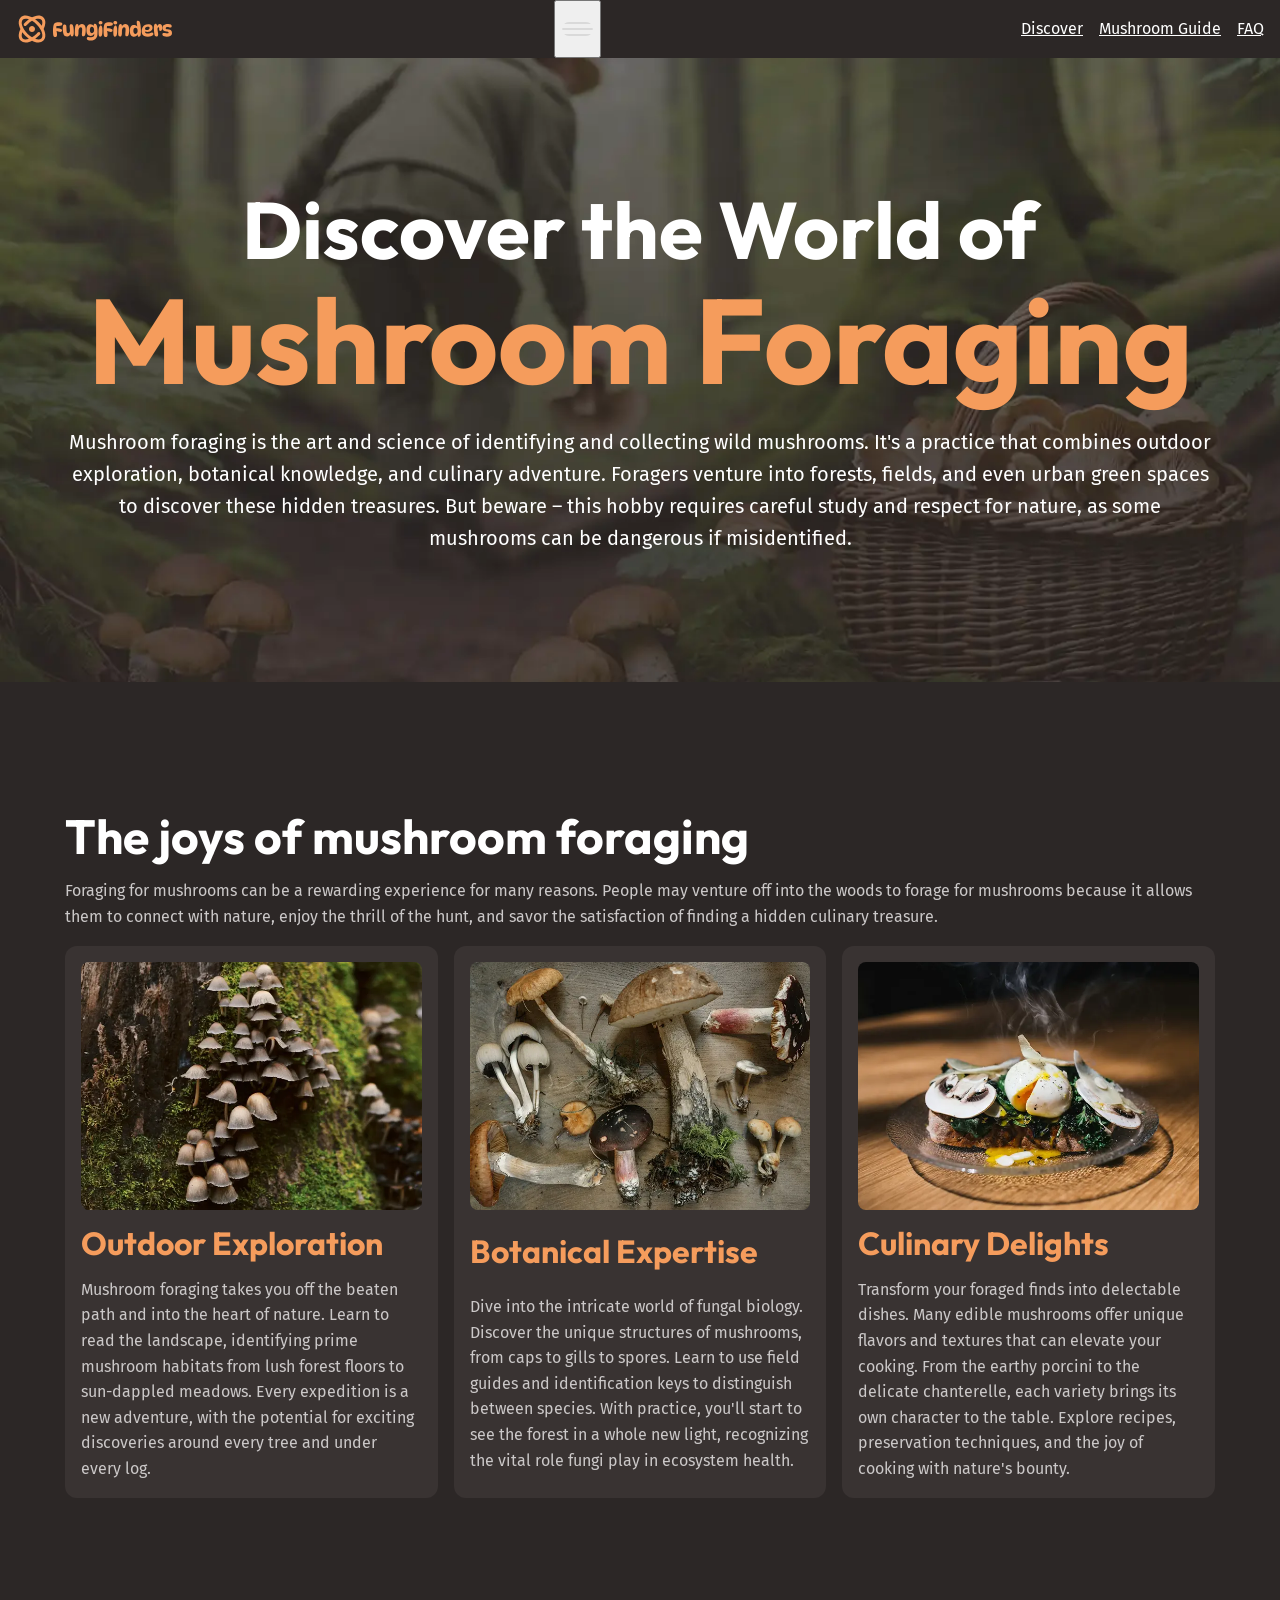
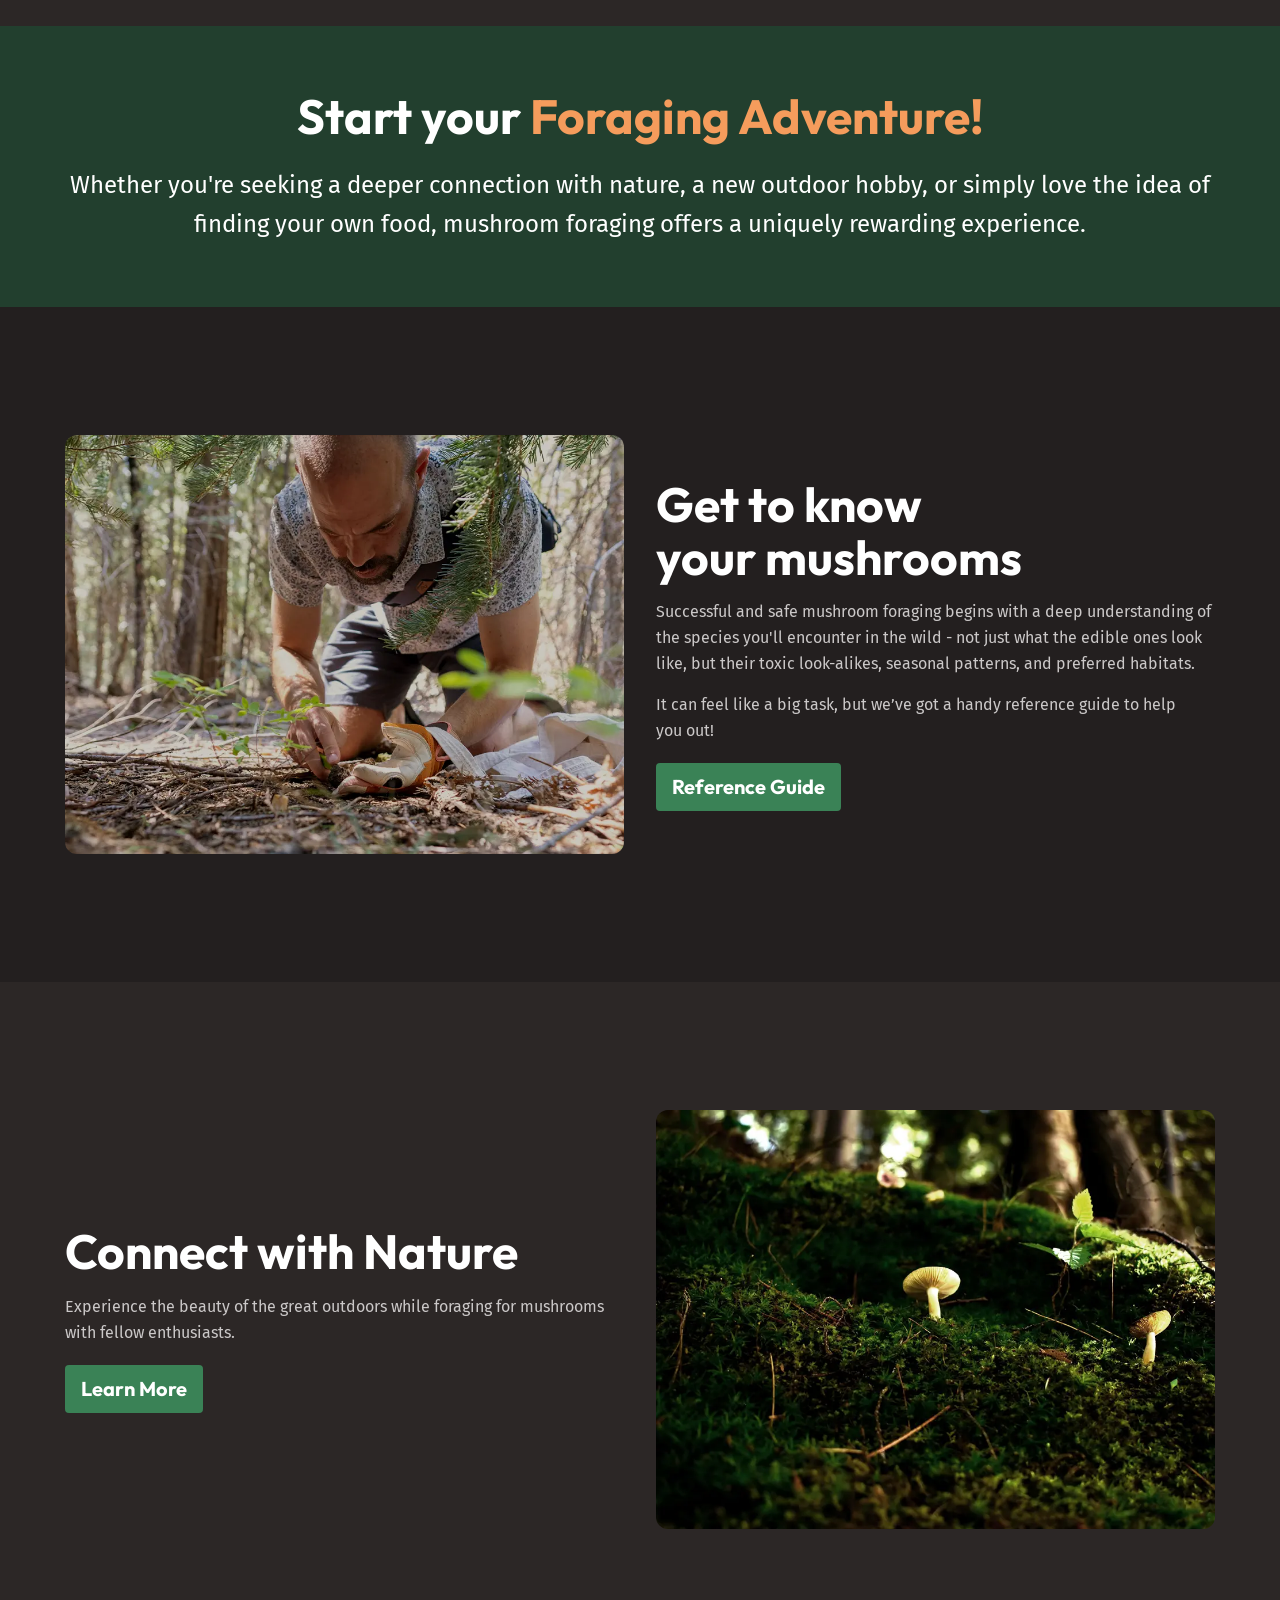
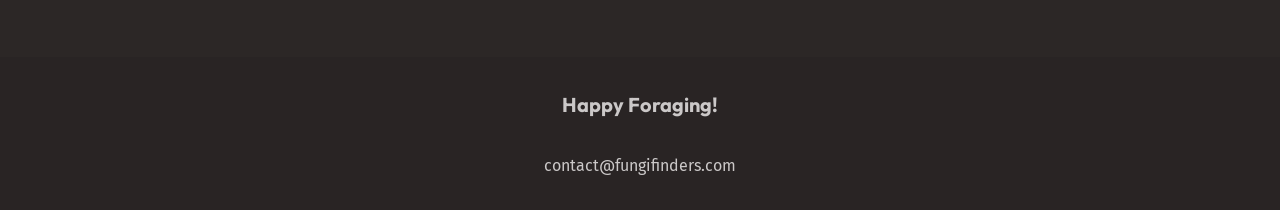
==== commit f7665efc: "Added ham button" ====
--- a/index.html
+++ b/index.html
@@ -18,7 +18,13 @@
       <div class="wrapper" data-width="wide">
         <div class="site-header__inner">
           <img src="./assets/fungi-finders.svg" alt="" />
-          <nav class="primary-navigation">
+
+          <button aria-controls="primary-nav" aria-expanded="false">
+            <span class="visually-hidden">Menu</span>
+            <img src="/assets/hamburger.svg" alt="" />
+          </button>
+
+          <nav class="primary-navigation" id="primary-nav">
             <ul>
               <li><a href="/">Discover</a></li>
               <li><a href="/">Mushroom Guide</a></li>
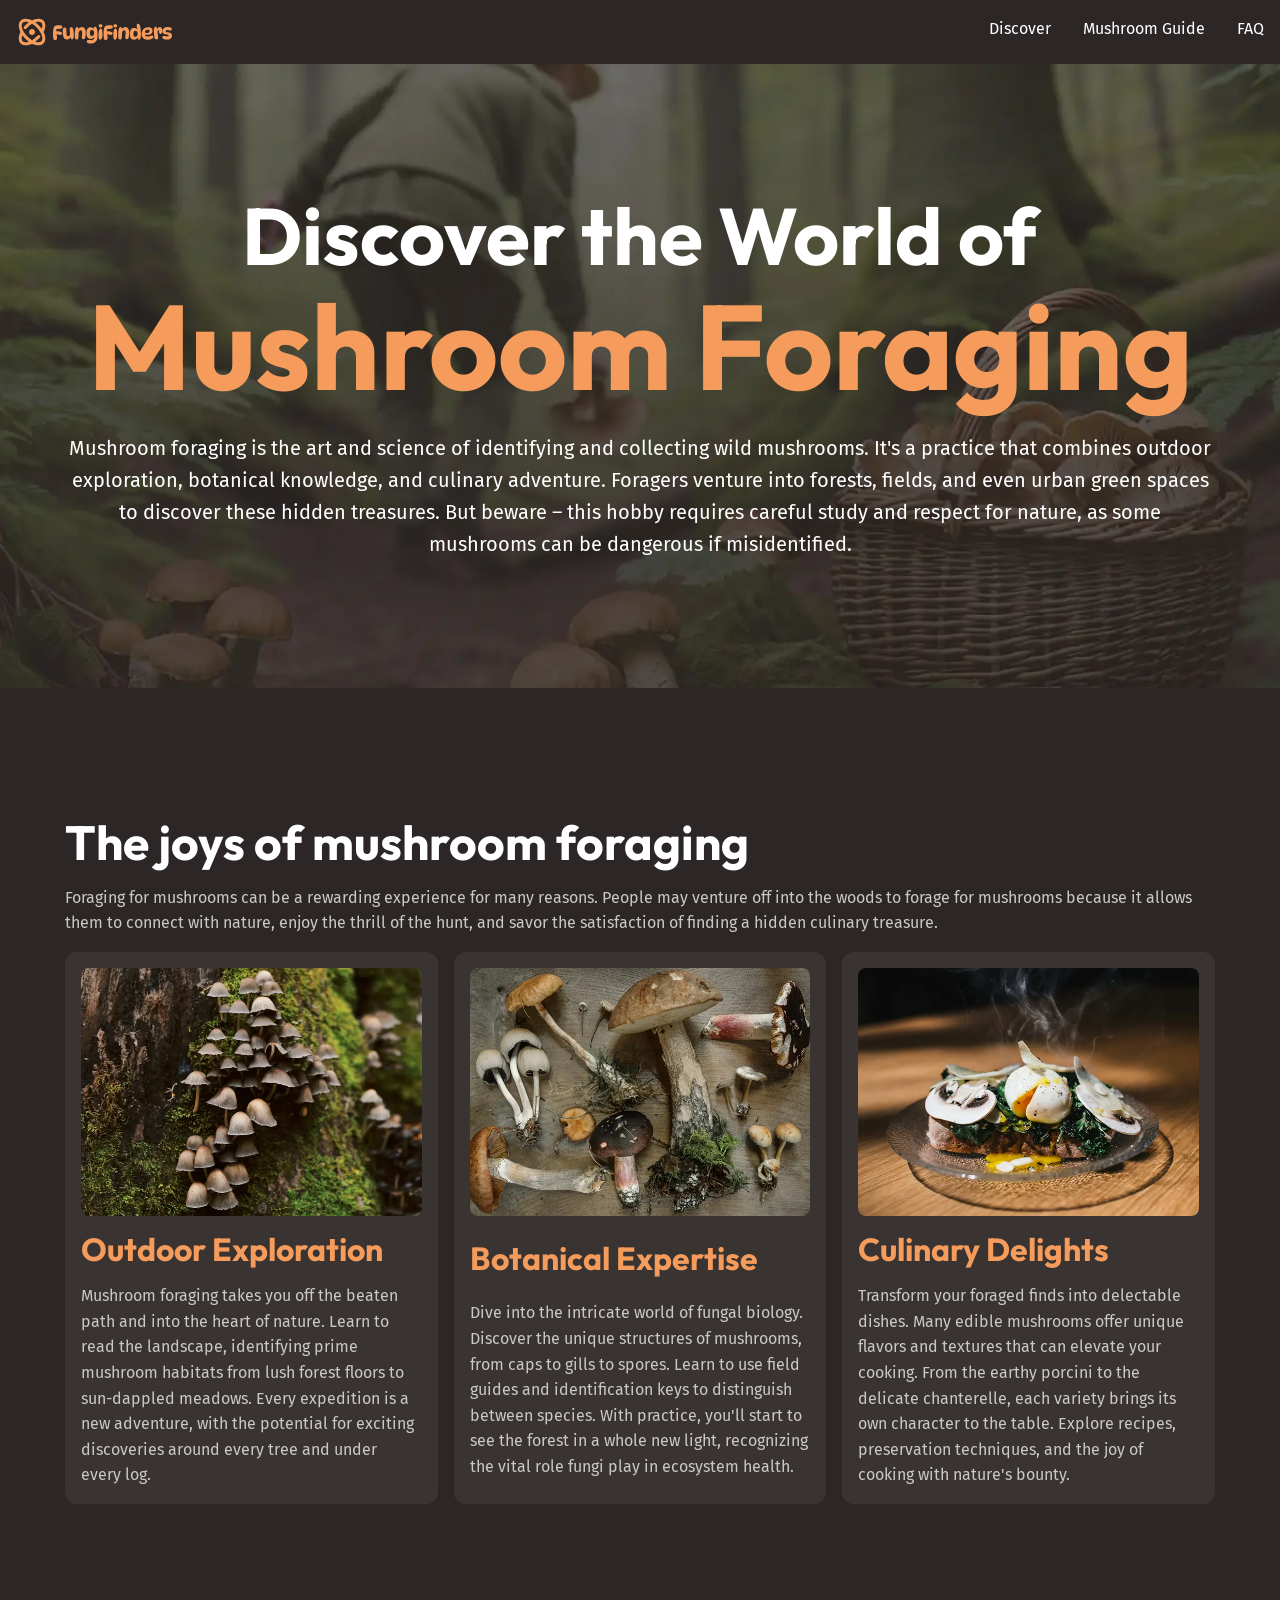
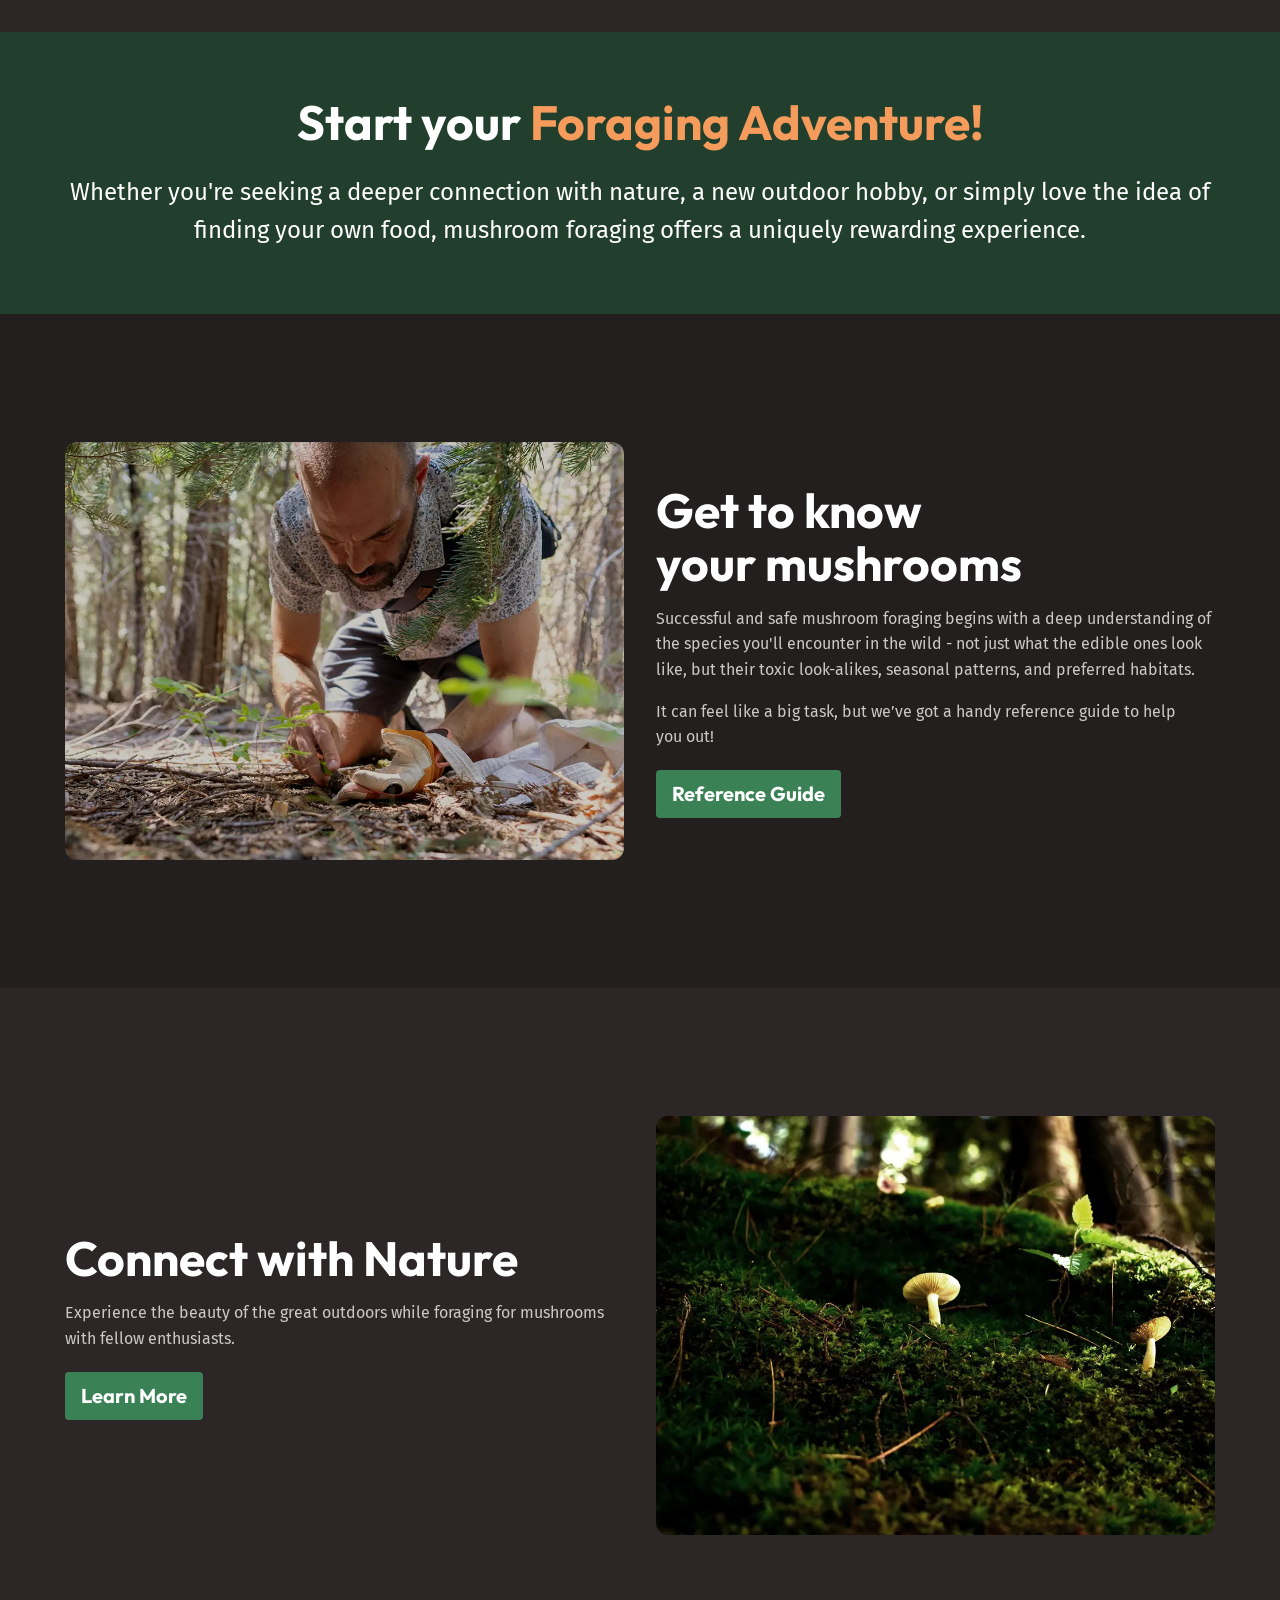
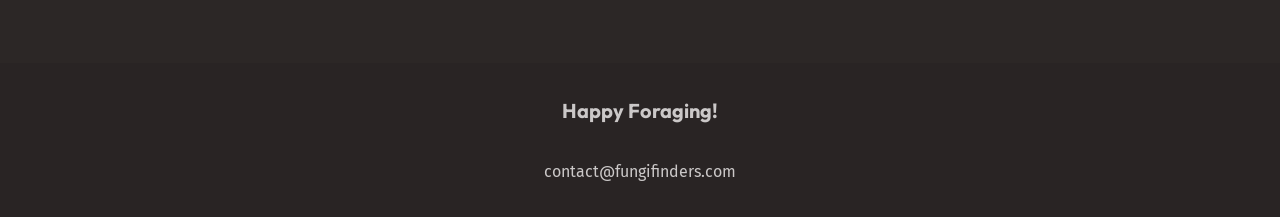
==== commit 24b9ee11: "adding the ham function" ====
--- a/index.html
+++ b/index.html
@@ -12,6 +12,7 @@
       href="https://fonts.googleapis.com/css2?family=Fira+Sans:wght@400;700&family=Outfit:wght@100..900&display=swap"
       rel="stylesheet"
     />
+    <script src="main.js" defer></script>
   </head>
   <body>
     <header class="site-header">
--- a/style.css
+++ b/style.css
@@ -254,17 +254,69 @@
 }
 
 @layer component {
+  .site-header {
+    padding-block: 1rem;
+  }
   .site-header__inner {
     display: flex;
     justify-content: space-between;
     gap: 0.5rem 1rem;
     flex-wrap: wrap;
   }
+
   .primary-navigation {
     ul {
+      list-style: none;
+      margin: 0;
+      padding: 0;
       display: flex;
-      gap: 0.5rem 1rem;
       flex-wrap: wrap;
+      gap: 0.5rem 2rem;
+    }
+
+    a {
+      text-decoration: none;
+    }
+  }
+
+  /* for the toggle thingy */
+  [aria-controls="primary-nav"] {
+    display: none;
+  }
+
+  @media (width < 760px) {
+    [aria-controls="primary-nav"] {
+      display: block;
+      z-index: 100;
+      background: transparent;
+      border: none;
+      img {
+        border-radius: 0;
+      }
+    }
+    .primary-navigation {
+      display: none;
+      position: absolute;
+      z-index: 10;
+      top: 0;
+      right: 0;
+      padding: 2rem;
+      border-radius: 0 0 0 var(--border-radius-3);
+      background: var(--background-accent-main);
+      ul {
+        flex-direction: column;
+        font-size: var(--fs-700);
+        font-family: var(--ff-heading);
+        font-weight: 700;
+      }
+      li + li {
+        margin-top: 1rem;
+        padding-top: 1rem;
+        border-top: 2px solid var(--background-accent-light);
+      }
+    }
+    [aria-expanded="true"] ~ .primary-navigation {
+      display: block;
     }
   }
 
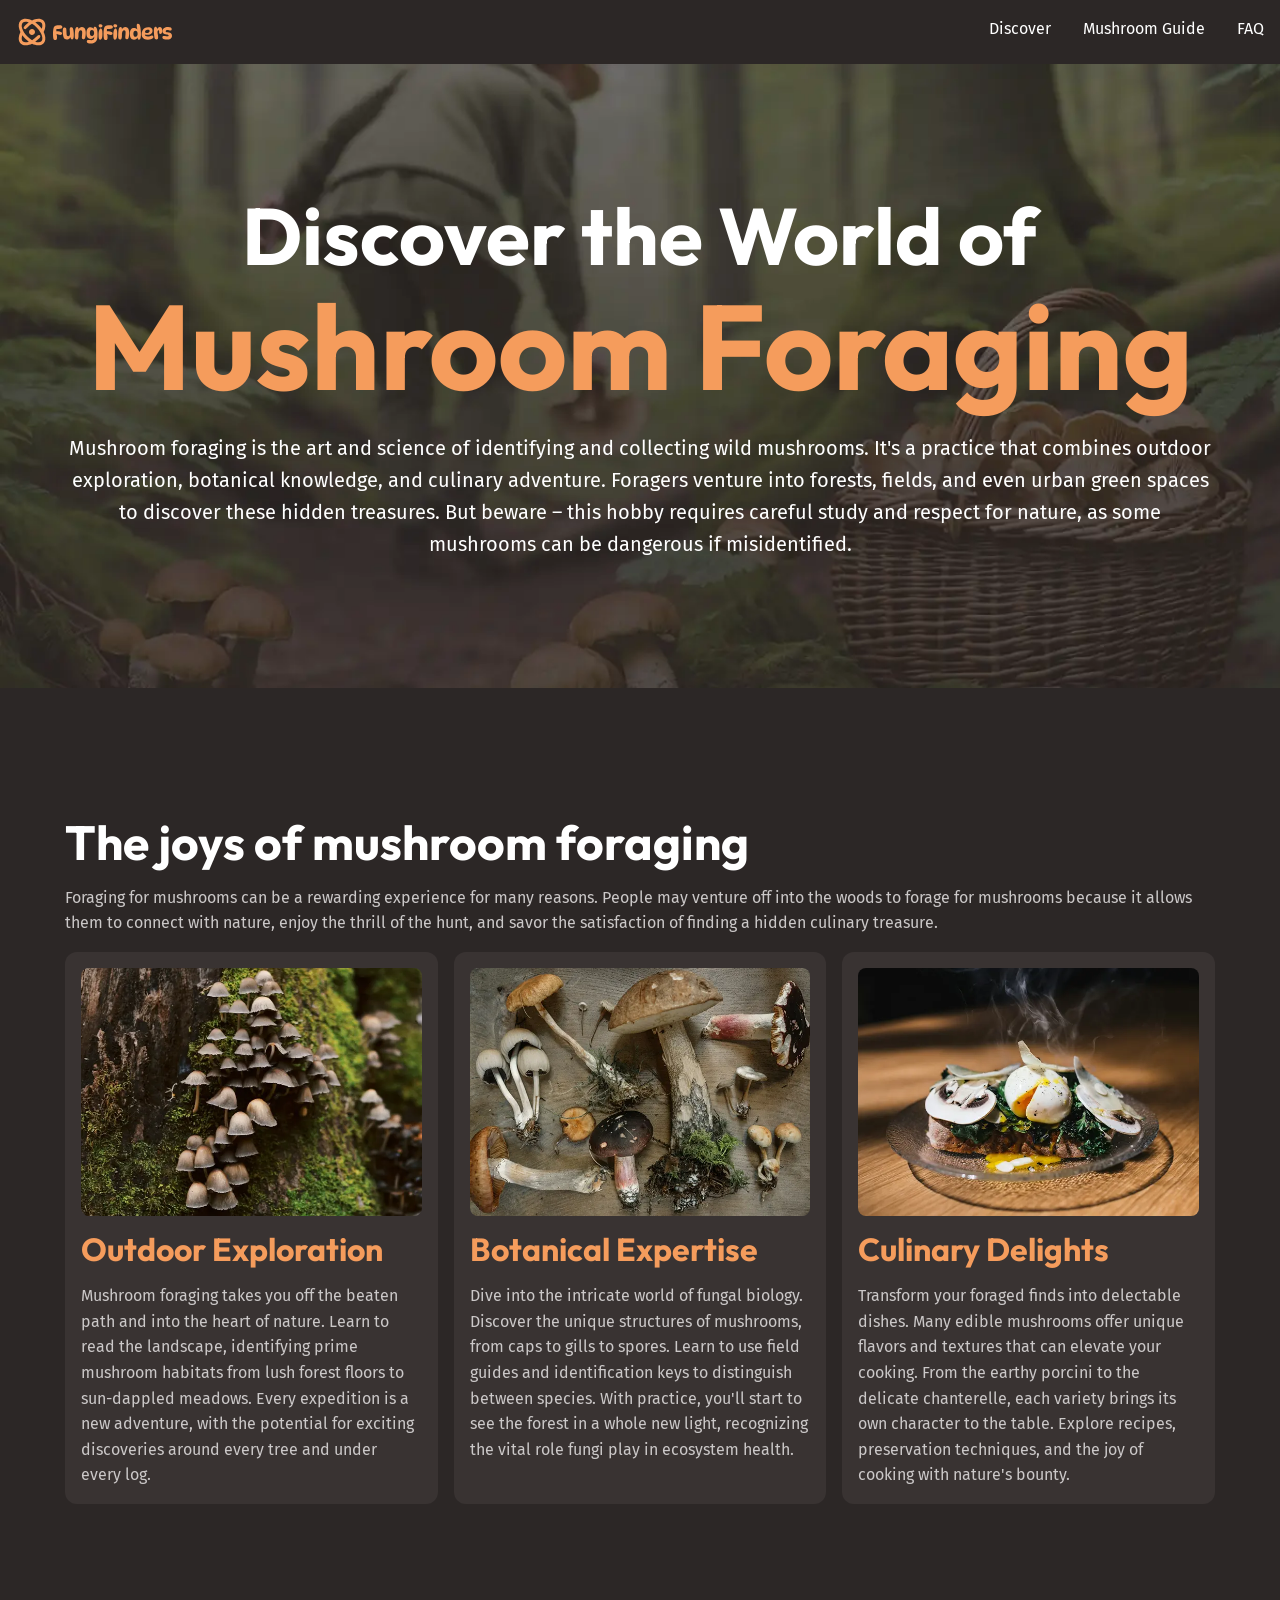
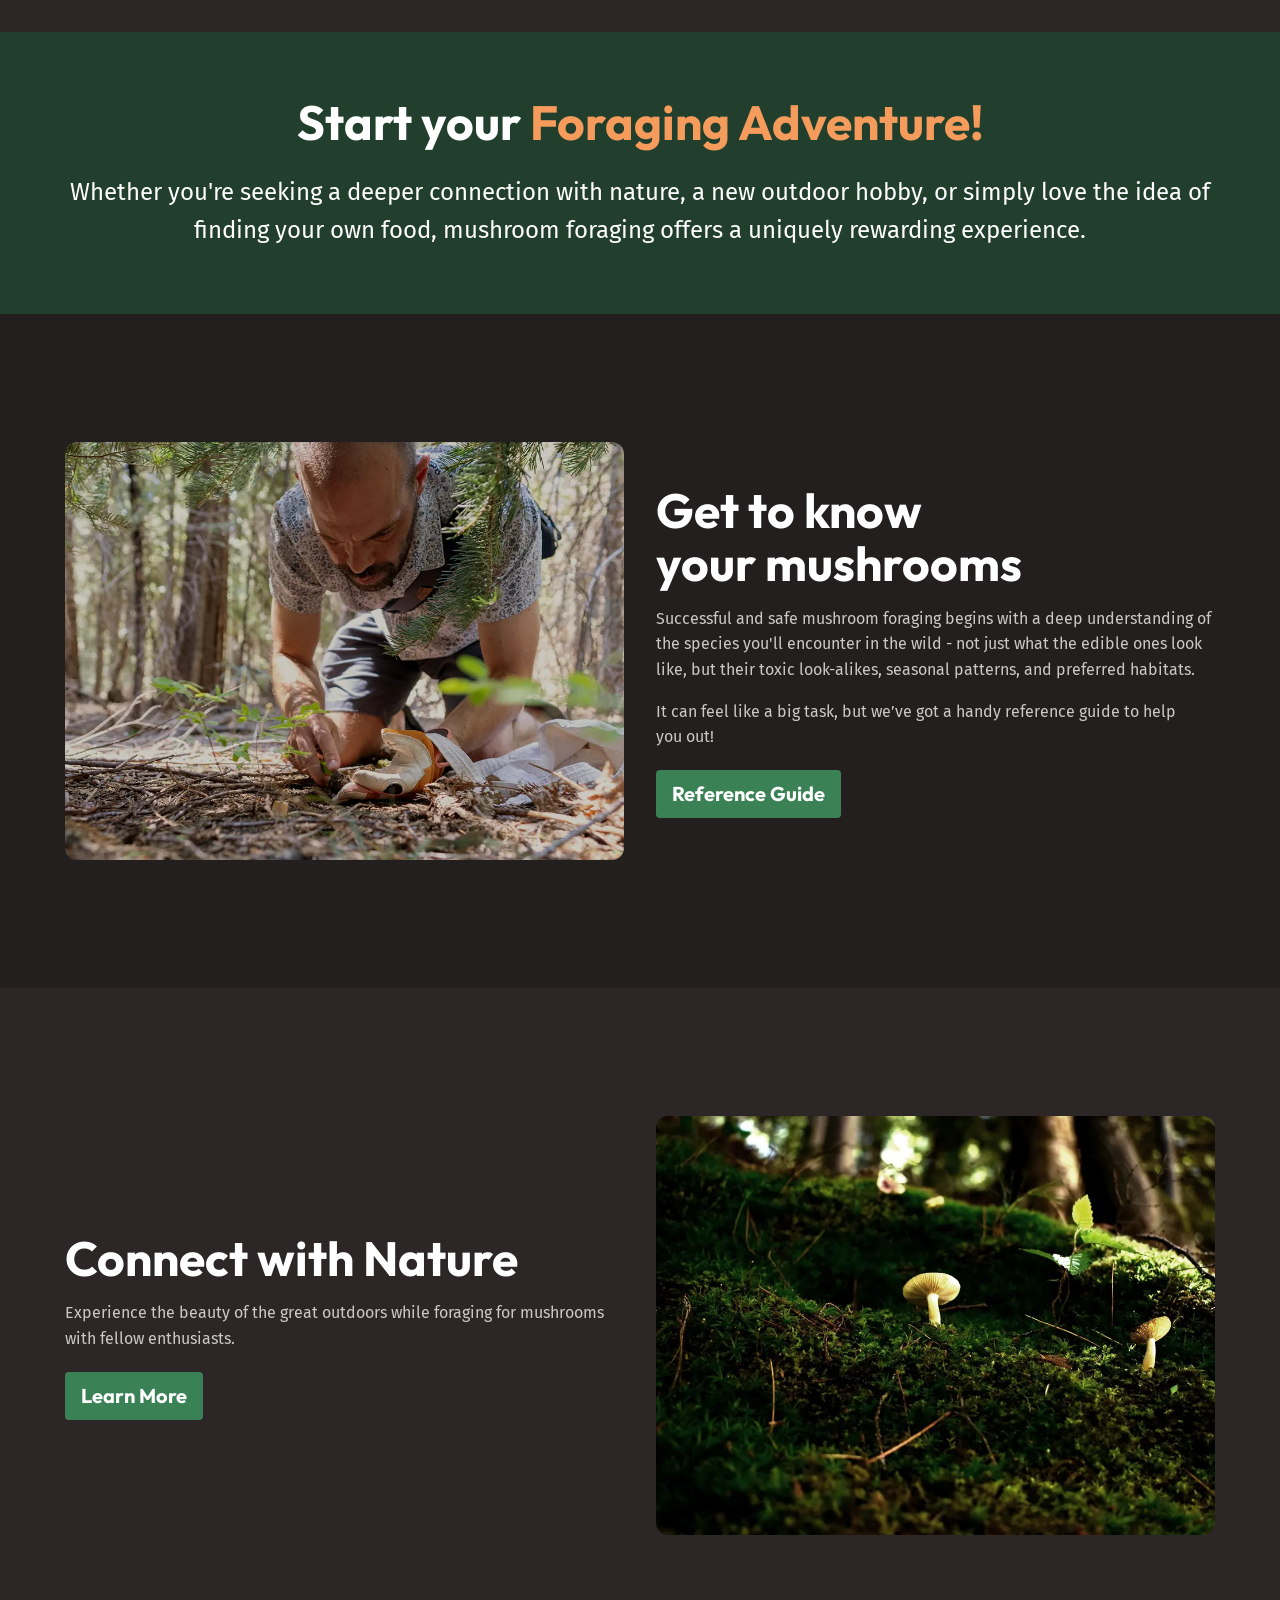
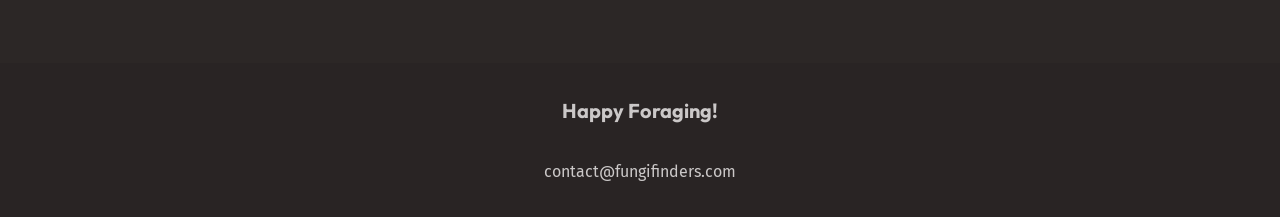
==== commit d63020a8: "impelement bento grid" ====
--- a/index.html
+++ b/index.html
@@ -15,6 +15,7 @@
     <script src="main.js" defer></script>
   </head>
   <body>
+    <a href="#main">skip to main</a>
     <header class="site-header">
       <div class="wrapper" data-width="wide">
         <div class="site-header__inner">
@@ -28,15 +29,15 @@
           <nav class="primary-navigation" id="primary-nav">
             <ul>
               <li><a href="/">Discover</a></li>
-              <li><a href="/">Mushroom Guide</a></li>
-              <li><a href="/">FAQ</a></li>
+              <li><a href="/mushroom-guide.html">Mushroom Guide</a></li>
+              <li><a href="/mushroom-guide.html#faq">FAQ</a></li>
             </ul>
           </nav>
         </div>
       </div>
     </header>
 
-    <main>
+    <main id="main">
       <section class="hero section flow">
         <div class="wrapper" data-width="wide">
           <h1 class="hero__title">
--- a/style.css
+++ b/style.css
@@ -159,10 +159,12 @@
   html {
     font-family: var(--ff-body);
     line-height: 1.6;
+    scroll-behavior: smooth;
+    scroll-padding: 2rem;
   }
 
   body {
-    font-size: var(var(--font-size-heading-regular));
+    font-size: var(--font-size-regular);
     color: var(--text-main);
     background-color: var(--background-main);
   }
@@ -193,6 +195,11 @@
 }
 
 @layer layout {
+  .flex-group {
+    display: flex;
+    flex-wrap: wrap;
+    gap: 0.5rem;
+  }
   .flow > * + * {
     margin-block-start: var(--flow-space, 1em);
   }
@@ -200,6 +207,16 @@
   .grid-flow {
     display: grid;
     gap: var(--grid-flow-gap, 1rem);
+  }
+  .grid-auto-fit {
+    --min-auto-grid-col: 250px;
+
+    display: grid;
+    gap: 1rem;
+    grid-template-columns: repeat(
+      auto-fit,
+      minmax(min(var(--min-auto-grid-col), 100%), 1fr)
+    );
   }
 
   .equals-columns {
@@ -254,6 +271,22 @@
 }
 
 @layer component {
+  a[href="#main"]:not(:focus) {
+    clip: rect(0 0 0 0);
+    clip-path: inset(50%);
+    height: 1px;
+    overflow: hidden;
+    position: absolute;
+    white-space: nowrap;
+    width: 1px;
+  }
+  a[href="#main"] {
+    position: absolute;
+    background-color: var(--background-accent-main);
+    padding: 0.5rem 1rem;
+    margin: 0.5rem;
+    border-radius: var(--border-radius-2);
+  }
   .site-header {
     padding-block: 1rem;
   }
@@ -363,8 +396,71 @@
     }
   }
 
+  .mushroom-guide {
+    --card-title-color: var(--text-high-contrast);
+    --card-title-font-size: var(--font-size-lg);
+
+    --card-gap: 0.75rem;
+  }
+
+  .faq-bento-grid {
+    --card-title-color: var(--text-high-contrast);
+    display: grid;
+    gap: 1rem;
+    grid-template-areas:
+      "card-one"
+      "card-two"
+      "card-three"
+      "card-four";
+
+    @media (width > 600px) {
+      grid-template-areas:
+        "card-one card-two"
+        "card-three card-four";
+    }
+
+    @media (width > 900px) {
+      grid-template-columns: repeat(3, 1fr);
+      grid-template-areas:
+        "card-one card-two card-four"
+        "card-three card-three card-four";
+    }
+
+    .card > img {
+      height: 100%;
+      object-fit: cover;
+    }
+    @media (width > 600px) {
+      .card:nth-child(even) > img {
+        order: 3;
+      }
+    }
+    .card:nth-child(1) {
+      grid-area: card-one;
+    }
+    .card:nth-child(2) {
+      grid-area: card-two;
+    }
+    .card:nth-child(3) {
+      grid-area: card-three;
+      @media (width > 900px) {
+        display: grid;
+        grid-template-columns: 1fr 1fr;
+        gap: 1rem;
+        > img {
+          grid-column: 1/2;
+          grid-row: 1/3;
+        }
+      }
+    }
+    .card:nth-child(4) {
+      grid-area: card-four;
+    }
+  }
+
   .card {
-    display: grid;
+    display: flex;
+    flex-direction: column;
     gap: 1rem;
     padding: 1rem;
     background-color: var(--background-light);
@@ -377,6 +473,13 @@
   .card__title {
     color: var(--card-title-color, var(--text-brand));
     font-size: var(--card-title-font-size, var(--font-size-heading-sm));
+  }
+
+  .card__note {
+    margin-top: auto;
+    background-color: var(--background-extra-light);
+    padding: 0.75rem;
+    border-radius: var(--border-radius-2);
   }
 
   .button {
@@ -396,6 +499,45 @@
     background: var(--background-accent-light);
     color: var(--text-high-contrast);
   }
+
+  select {
+    font-family: var(--ff-heading);
+    background-color: var(--background-accent-main);
+    color: var(--text-high-contrast);
+    padding: 0.5rem 0.5rem 0.5rem 1rem;
+    border: 0;
+    border-radius: var(--border-radius-2);
+  }
+
+  .tag-list {
+    display: flex;
+    gap: var(--tag-list-gap, 12px);
+    > li {
+      padding: 0 0.5rem;
+      color: var(--text-high-contrast);
+      font-family: var(--ff-heading);
+      font-size: var(--font-size-sm);
+      background-color: var(--tag-background);
+      border-radius: var(--border-radius-1);
+
+      &[data-edible="edible"] {
+        --tag-background: var(--background-accent-main);
+      }
+      &[data-edible="toxic"] {
+        --tag-background: var(--clr-red-500);
+      }
+
+      &[data-season="summer"] {
+        --tag-background: var(--background-accent-main);
+      }
+      &[data-season="fall"] {
+        --tag-background: var(--clr-orange-500);
+      }
+      &[data-season="spring"] {
+        --tag-background: var(--clr-teal-500);
+      }
+    }
+  }
 }
 
 @layer utilities {
